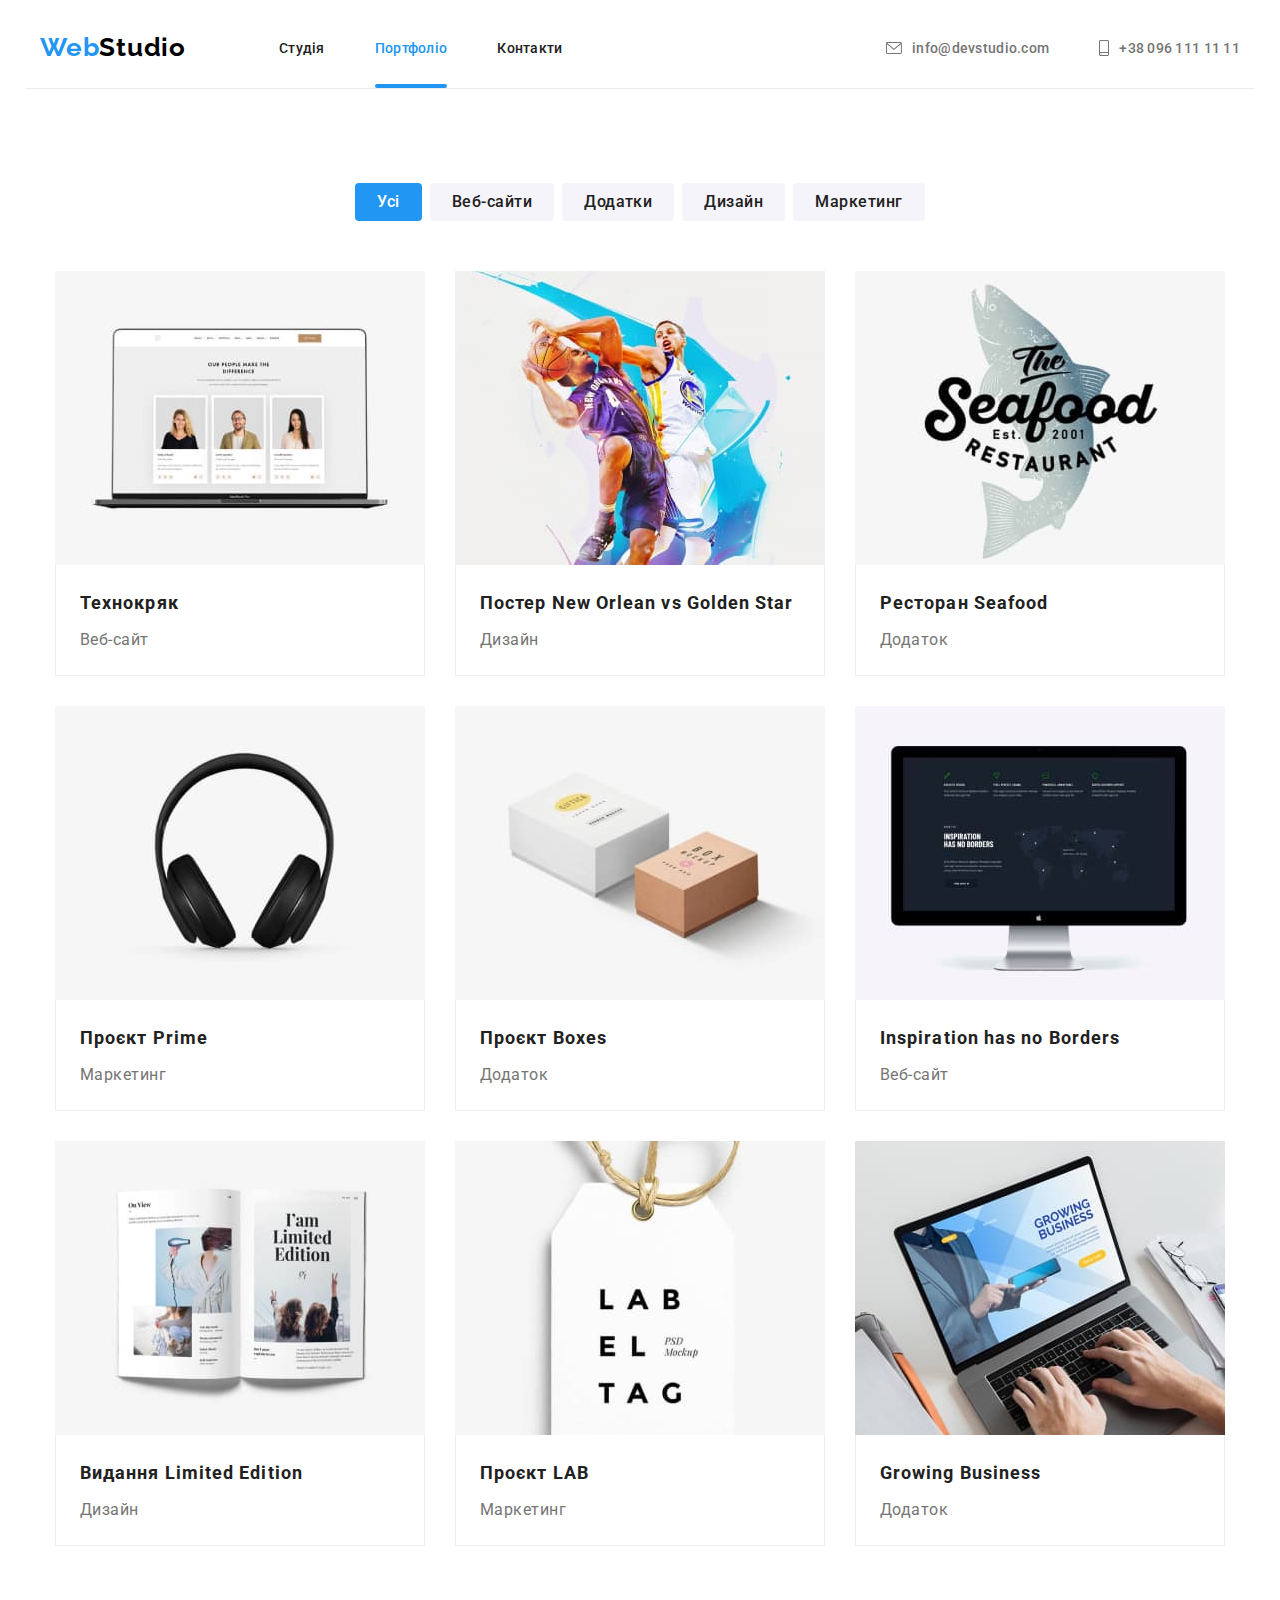
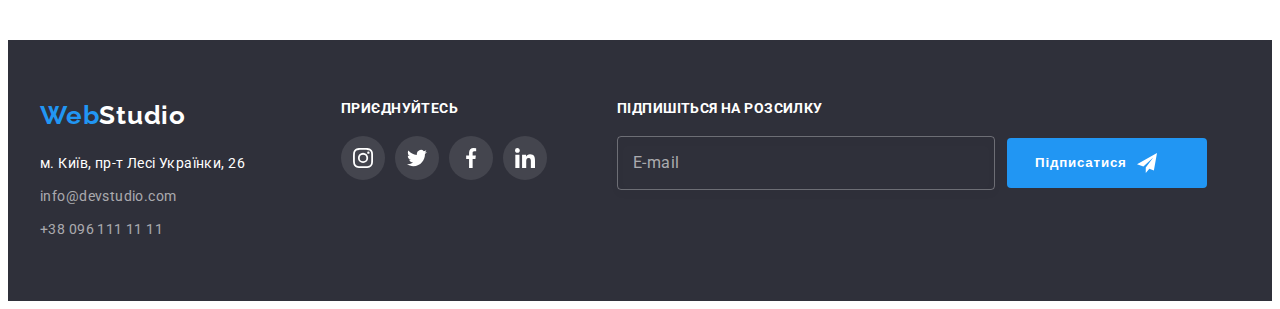
==== portfolio.html @ 33450783 "Клон goit-markup-hw-07" ====
<!DOCTYPE html>
<html lang="uk">
  <head>
    <meta charset="UTF-8" />
    <meta http-equiv="X-UA-Compatible" content="IE=edge" />
    <meta name="viewport" content="width=device-width, initial-scale=1.0" />
    <title>Портфоліо</title>
    <link rel="preconnect" href="https://fonts.googleapis.com" />
    <link rel="preconnect" href="https://fonts.gstatic.com" crossorigin />
    <link
      href="https://fonts.googleapis.com/css2?family=Raleway:wght@700&family=Roboto:wght@400;500;700;900&display=swap"
      rel="stylesheet"
    />
    <link
      rel="stylesheet"
      href="https://cdnjs.cloudflare.com/ajax/libs/modern-normalize/1.1.0/modern-normalize.min.css"
      integrity="sha512-wpPYUAdjBVSE4KJnH1VR1HeZfpl1ub8YT/NKx4PuQ5NmX2tKuGu6U/JRp5y+Y8XG2tV+wKQpNHVUX03MfMFn9Q=="
      crossorigin="anonymous"
      referrerpolicy="no-referrer"
    />
    <!-- <link rel="stylesheet" href="./css/styles.css" /> -->
    <link rel="stylesheet" href="./css/main.min.css" />
  </head>
  <body>
    <!--Верхня лінія-->
    <header class="header">
      <div class="container header__container">
        <nav class="header__navigation">
          <a href="" class="logo header__logo" lang="en"
            >Web<span class="header__logo-studio">Studio</span></a
          >
          <ul class="header__nav">
            <li class="header__item">
              <a href="./index.html" class="link">Студія</a>
            </li>
            <li class="header__item">
              <a href="./portfolio.html" class="link current">Портфоліо</a>
            </li>
            <li class="header__item"><a href="" class="link">Контакти</a></li>
          </ul>
        </nav>
        <ul class="header__contacts">
          <li>
            <div class="header__contacts-soc">
              <a href="mailto:info@devstudio.com" class="link header__contacts-link"
                >info@devstudio.com<svg
                  class="header__contacts-icon"
                  width="16"
                  height="12"
                >
                  <use href="./images/icons.svg#icon-envelope"></use></svg
              ></a>
            </div>
          </li>
          <li>
            <div class="header__contacts-soc">
              <a href="tel:+380961111111" class="link header__contacts-link"
                >+38 096 111 11 11<svg
                  class="header__contacts-icon"
                  width="10"
                  height="16"
                >
                  <use href="./images/icons.svg#icon-smartphone"></use></svg
              ></a>
            </div>
          </li>
        </ul>
      </div>
    </header>

    <main>
      <!--<h1>Фільтри</h1>-->
      <section class="filter-button">
        <div class="container">
          <ul class="buttons">
            <li>
              <button type="button" class="button-filters flowing">Усі</button>
            </li>
            <li>
              <button type="button" class="button-filters">Веб-сайти</button>
            </li>
            <li>
              <button type="button" class="button-filters">Додатки</button>
            </li>
            <li>
              <button type="button" class="button-filters">Дизайн</button>
            </li>
            <li>
              <button type="button" class="button-filters">Маркетинг</button>
            </li>
          </ul>
          <ul class="filter">
            <li class="filter-list">
              <a class="filter-link" href="">
                <div class="filter-top-wrap">
                  <p class="filter-top-text">
                    Ресурс пропонує комплексні пропозиції з різним рівнем
                    функціоналу та сервісів. Все це дозволить відвідувачу
                    отримати вичерпні відомості про компанію чи приватну особу.
                  </p>
                  <img
                    class="filter-image"
                    src="./images/technoquack.jpg"
                    alt="Технокряк"
                    width="370"
                  />
                </div>
                <div class="filter-block">
                  <h2 class="section-title">Технокряк</h2>
                  <p class="filter-text">Веб-сайт</p>
                </div>
              </a>
            </li>
            <li class="filter-list">
              <a class="filter-link" href="">
                <div class="filter-top-wrap">
                  <p class="filter-top-text">
                    Ресурс пропонує комплексні пропозиції з різним рівнем
                    функціоналу та сервісів. Все це дозволить відвідувачу
                    отримати вичерпні відомості про компанію чи приватну особу.
                  </p>
                  <img
                    class="filter-image"
                    src="./images/poster.jpg"
                    alt="Постер New Orlean vs Golden Star"
                    width="370"
                  />
                </div>
                <div class="filter-block">
                  <h2 class="section-title">
                    Постер New Orlean vs Golden Star
                  </h2>
                  <p class="filter-text">Дизайн</p>
                </div>
              </a>
            </li>
            <li class="filter-list">
              <a class="filter-link" href="">
                <div class="filter-top-wrap">
                  <p class="filter-top-text">
                    Ресурс пропонує комплексні пропозиції з різним рівнем
                    функціоналу та сервісів. Все це дозволить відвідувачу
                    отримати вичерпні відомості про компанію чи приватну особу.
                  </p>
                  <img
                    class="filter-image"
                    src="./images/restaurant.jpg"
                    alt="Ресторан Seafood"
                    width="370"
                  />
                </div>
                <div class="filter-block">
                  <h2 class="section-title">Ресторан Seafood</h2>
                  <p class="filter-text">Додаток</p>
                </div>
              </a>
            </li>
            <li class="filter-list">
              <a class="filter-link" href="">
                <div class="filter-top-wrap">
                  <p class="filter-top-text">
                    Ресурс пропонує комплексні пропозиції з різним рівнем
                    функціоналу та сервісів. Все це дозволить відвідувачу
                    отримати вичерпні відомості про компанію чи приватну особу.
                  </p>
                  <img
                    class="filter-image"
                    src="./images/prime.jpg"
                    alt="Проєкт Prime"
                    width="370"
                  />
                </div>
                <div class="filter-block">
                  <h2 class="section-title">Проєкт Prime</h2>
                  <p class="filter-text">Маркетинг</p>
                </div>
              </a>
            </li>
            <li class="filter-list">
              <a class="filter-link" href="">
                <div class="filter-top-wrap">
                  <p class="filter-top-text">
                    Ресурс пропонує комплексні пропозиції з різним рівнем
                    функціоналу та сервісів. Все це дозволить відвідувачу
                    отримати вичерпні відомості про компанію чи приватну особу.
                  </p>
                  <img
                    class="filter-image"
                    src="./images/boxes.jpg"
                    alt="Проєкт Boxes"
                    width="370"
                  />
                </div>
                <div class="filter-block">
                  <h2 class="section-title">Проєкт Boxes</h2>
                  <p class="filter-text">Додаток</p>
                </div>
              </a>
            </li>
            <li class="filter-list">
              <a class="filter-link" href="">
                <div class="filter-top-wrap">
                  <p class="filter-top-text">
                    Ресурс пропонує комплексні пропозиції з різним рівнем
                    функціоналу та сервісів. Все це дозволить відвідувачу
                    отримати вичерпні відомості про компанію чи приватну особу.
                  </p>
                  <img
                    class="filter-image"
                    src="./images/inspiration.jpg"
                    alt="Inspiration has no Borders"
                    width="370"
                  />
                </div>
                <div class="filter-block">
                  <h2 class="section-title">Inspiration has no Borders</h2>
                  <p class="filter-text">Веб-сайт</p>
                </div>
              </a>
            </li>
            <li class="filter-list">
              <a class="filter-link" href="">
                <div class="filter-top-wrap">
                  <p class="filter-top-text">
                    Ресурс пропонує комплексні пропозиції з різним рівнем
                    функціоналу та сервісів. Все це дозволить відвідувачу
                    отримати вичерпні відомості про компанію чи приватну особу.
                  </p>
                  <img
                    class="filter-image"
                    src="./images/publishing-house.jpg"
                    alt="Видання Limited Edition"
                    width="370"
                  />
                </div>
                <div class="filter-block">
                  <h2 class="section-title">Видання Limited Edition</h2>
                  <p class="filter-text">Дизайн</p>
                </div>
              </a>
            </li>
            <li class="filter-list">
              <a class="filter-link" href="">
                <div class="filter-top-wrap">
                  <p class="filter-top-text">
                    Ресурс пропонує комплексні пропозиції з різним рівнем
                    функціоналу та сервісів. Все це дозволить відвідувачу
                    отримати вичерпні відомості про компанію чи приватну особу.
                  </p>
                  <img
                    class="filter-image"
                    src="./images/lab.jpg"
                    alt="Проєкт LAB"
                    width="370"
                  />
                </div>
                <div class="filter-block">
                  <h2 class="section-title">Проєкт LAB</h2>
                  <p class="filter-text">Маркетинг</p>
                </div>
              </a>
            </li>
            <li class="filter-list">
              <a class="filter-link" href="">
                <div class="filter-top-wrap">
                  <p class="filter-top-text">
                    Ресурс пропонує комплексні пропозиції з різним рівнем
                    функціоналу та сервісів. Все це дозволить відвідувачу
                    отримати вичерпні відомості про компанію чи приватну особу.
                  </p>
                  <img
                    class="filter-image"
                    src="./images/growing-business.jpg"
                    alt="Growing Business"
                    width="370"
                  />
                </div>
                <div class="filter-block">
                  <h2 class="section-title">Growing Business</h2>
                  <p class="filter-text text">Додаток</p>
                </div>
              </a>
            </li>
          </ul>
        </div>
      </section>
    </main>

    <!--Підвал-->
    <footer class="footer footer__block">
      <div class="footer__container container">
        <!--Навігація-->
        <div class="footer__navigation">
          <a href="" class="footer__logo logo" lang="en"
            >Web<span class="foorer__logo-studio addres">Studio</span></a
          >
          <address class="footer__address">
            <a href="" class="footer__nav link addres"
              >м. Київ, пр-т Лесі Українки, 26</a
            ><br />
            <a href="mailto:info@devstudio.com" class="footer__nav link"
              >info@devstudio.com</a
            ><br />
            <a href="tel:+380961111111" class="footer__nav link"
              >+38 096 111 11 11</a
            >
          </address>
        </div>
        <!--Соц.мережа-->
        <div class="footer__socials">
          <h2 class="footer__heading">ПРИЄДНУЙТЕСЬ</h2>
          <ul class="footer__list">
            <li class="footer__item">
              <a class="footer__link link" href="">
                <svg class="footer__icon" width="20" height="20">
                  <use href="./images/icons.svg#icon-instagram"></use>
                </svg>
              </a>
            </li>
            <li class="footer__item">
              <a class="footer__link link" href="">
                <svg class="footer__icon" width="20" height="20">
                  <use href="./images/icons.svg#icon-twitter"></use>
                </svg>
              </a>
            </li>
            <li class="footer__item">
              <a class="footer__link link" href="">
                <svg class="footer__icon" width="20" height="20">
                  <use href="./images/icons.svg#icon-facebook"></use>
                </svg>
              </a>
            </li>
            <li class="footer__item">
              <a class="footer__link link" href="">
                <svg class="footer__icon" width="20" height="20">
                  <use href="./images/icons.svg#icon-linkedin"></use>
                </svg>
              </a>
            </li>
          </ul>
        </div>
        <!--Розсилка-->
        <div class="footer__newsletter">
          <h2 class="footer__heading">ПІДПИШІТЬСЯ НА РОЗСИЛКУ</h2>
          <form class="footer__form">
            <input
              type="email"
              name="mail"
              id="email"
              class="footer__input" placeholder=" "/>
            <label for="email" class="footer__label" id="email">E-mail</label>
            
            <span class="footer__form-link">
              <button type="submit" class="footer__button">
                Підписатися
                <svg class="footer__form-icon" width="20" height="20">
                  <use href="./images/icons.svg#icon-telegram"></use>
                </svg>
              </button>
            </span>
          </form>
        </div>
      </div>
    </footer>

    <!--script_js-->
    <script src="./js/modal.js"></script>
  </body>
</html>
---- css/styles.css ----
/*.......vars........*/
/*основний колір тексту #212121; */
/*колір тексту заголовка #757575; */
/*акцент #2196F3; */
/* колір h1, лого в футері та адреси #FFFFFF; */
/*колір телефону та ел.адреси в футері rgba(255, 255, 255, 0.6);*/
/*логотип #000000;*/
/*колір основного фону #F5F5F5;*/
/*вторинний колір фону #F5F4FA;*/
/*колір шапки та футера #2F303A;*/
/*font-family: 'Raleway', sans-serif;
font-family: 'Roboto', sans-serif;*/

/* :root {
  --primary-text-color: #212121;
  --title-text-color: #757575;
  --accent-color: #2196f3;
  --subject-color: #ffffff;
  --footer-link-color: rgba(255, 255, 255, 0.6);
  --logo-color: #000000;
  --primary-bg-color: #f5f5f5;
  --secondary-bg-color: #F5F4FA;
  --nav-bg-color: #2f303a;
} */
/*.......vars........*/

/*.......reset........*/
/* h1,
h2,
h3,
h4,
h5,
h6,
p {
  margin: 0;
}

ul {
  list-style: none;
  margin: 0;
  padding: 0;
} */
/*.......reset........*/

/*.......common........*/
/* body {
  font-family: "Roboto", sans-serif;
  color: var(--title-text-color);
}

.header__nav,
.header__contacts,
.features-list,
.specialty-list,
.user-list,
.buttons,
.filter {
  list-style: none;
}

.link {
  text-decoration: none;
} */

/* .header__nav .link,
.buttons .button {
  color: var(--primary-text-color);
} */
/*.......common........*/

/*.......container........*/
/* .container {
  width: 1200px;
  padding-left: 15px;
  padding-right: 15px;
  margin: 0 auto;
} */
/*outline: 2px solid red;*/
/*.......container........*/




/*---------------------------Верхня лінія/Header------------------------------*/

/*.......header........*/
/* .header__container {
  display: flex;
  align-items: center;
  background-color: var(--subject-color);
  border-bottom: 1px solid #ECECEC;
}

.header__navigation {
  margin-right: auto;
  display: flex;
  align-items: center;
}

.header a {
  text-decoration: none;
  list-style: none;
}

.header__logo {
  padding-top: 24px;
  padding-bottom: 25px;
}

.logo {
  
  font-family: "Raleway", sans-serif;
  font-weight: 700;
  font-size: 26px;
  line-height: 1.1923;
  letter-spacing: 0.03em;
  color: var(--accent-color);
}

.header__logo-studio {
  color: var(--logo-color);
}

.header__nav {
  font-weight: 500;
  font-size: 14px;
  line-height: 1.1429;
  letter-spacing: 0.02em;
  display: flex;
  gap: 50px;  
  margin-left: 93px;
  color: var(--accent-color);
}

.header__item .link {
  padding: 32px 0;
  position: relative;
  transition: color 250ms cubic-bezier(0.4, 0, 0.2, 1);
}

.link:hover,
.link:focus {
  color: var(--accent-color);
}

.header__nav .current {
  color: var(--accent-color);
}

.current::after {
  content: '';
  position: absolute;
  width: 100%;
  height: 4px;
  left: 0;
  bottom: 0;
  border-radius: 2px;  
  background-color: var(--accent-color);
  display: flex;
  align-items: flex-end;
  justify-content: end;
}

.header__contacts {
  display: flex;
  align-items: center;
}

.header__contacts-soc .header__contacts-link {
  font-weight: 500;
  font-size: 14px;
  line-height: 1.1429;
  letter-spacing: 0.02em;
  color: var(--title-text-color);
  fill: var(--title-text-color);
  display: flex;
  align-items: center;
  flex-direction: row-reverse;
  margin-left: 50px;
  transition: color 250ms cubic-bezier(0.4, 0, 0.2, 1);
}

.header__contacts-link:hover,
.header__contacts-link:focus {
  color: var(--accent-color);
  fill: var(--accent-color);
}

.header__contacts-icon {
  margin-right: 10px;
} */
/*.......header........*/


/*---------------------------------Шапка/Hero------------------------------*/
/*.......hero........*/
/* .hero {
  width: 1600px;
  height: 600px;
  margin: 0 auto;
  padding-top: 200px;
  padding-bottom: 200px;
  background-image: linear-gradient(rgba(47, 48, 58, 0.4), rgba(47, 48, 58, 0.4)), url(../images/hero.jpg);
  background-repeat: no-repeat;
  background-position: center;
}

.hero-title {
  width: 696px;
  margin: 0 auto; 
  font-weight: 900;
  font-size: 44px;
  line-height: 1.3636;
  letter-spacing: 0.06em;
  text-align: center;
  color: var(--subject-color);
  margin-bottom: 30px;
}

.hero-button {
  min-width: 216px;
  height: 50px;
  display: block;
  margin: 0 auto;
  font-family: inherit;
  font-weight: 700;
  font-size: 16px;
  line-height: 1.875;
  letter-spacing: 0.06em;
  color: var(--subject-color);
  background-color: var(--accent-color);
  border: none;
  cursor: pointer;
  box-shadow: 0px 4px 4px rgba(0, 0, 0, 0.15);
  border-radius: 4px;
  transition: background-color 250ms cubic-bezier(0.4, 0, 0.2, 1),
  color 250ms cubic-bezier(0.4, 0, 0.2, 1);
}

.hero-button:hover,
.hero-button:focus {
  color: var(--primary-text-color);
  background-color: var(--secondary-bg-color);
} */
/*.......hero........*/


/*------------------------------Особливості/Features--------------------------*/
/*.......features........*/
/* .features {
  padding-top: 94px;
  padding-bottom: 94px;
}

.features .features-title {
  color: var(--primary-text-color);
}

.features-item {
  width: 270px;
}

.features-title {
  margin-bottom: 10px;
  font-size: 14px;
  line-height: 1.1429;
  letter-spacing: 0.03em;
}

.features-list {
  display: flex;
  gap: 30px;
}

.features-list p {
  font-size: 14px;
  line-height: 1.7143;
  letter-spacing: 0.03em;
  display: flex;
  gap: 30px;
}

.features-block {
  margin-bottom: 30px;
  width: 270px;
  height: 120px;
  display: flex;
  align-items: center;
  justify-content: center;
  background-color: var(--secondary-bg-color);
  border-radius: 4px;
} */
/*.......features........*/


/*--------------------------------Чим ми займаємося------------------*/
/*.......title........*/
/* .heading {
  text-align: center;
  font-size: 36px;
  line-height: 1.1667;
  letter-spacing: 0.03em;
  margin-bottom: 50px;
  color: var(--primary-text-color);
} */
/*.......title........*/

/*.......specialty........*/
/* .specialty {
  padding-bottom: 95px;
}

.specialty-list {
  margin-right: auto;
  display: flex;
  align-items: center;
  gap: 30px;
}

.specialty-top-wrap {
  position: relative;
}

.specialty-top-text {
  position: absolute;
  bottom: 0;
  background-color: rgba(47, 48, 58, 0.8);
  font-weight: 700;
  font-size: 14px;
  line-height: 1.1429;
  letter-spacing: 0.03em;
  color: var(--subject-color);
  width: 370px;
  height: 70px;
  display: flex;
  justify-content: center;
  align-items: center;
} */
/*.......specialty........*/


/*-----------------------------------Наша команда------------------*/
/*.......user........*/
/* .section-user {
  padding-top: 94px;
  padding-bottom: 94px;
  background-color: var(--secondary-bg-color);
}

.user-list {
  margin-right: auto;
  display: flex;
  align-items: center;
  gap: 30px;
}

.user-item {
  box-shadow: 0px 1px 3px rgba(0, 0, 0, 0.12), 0px 1px 1px rgba(0, 0, 0, 0.14), 0px 2px 1px rgba(0, 0, 0, 0.2);
  border-radius: 0px 0px 4px 4px;
}

.user-block {
  padding-top: 30px;
  padding-bottom: 30px;
  flex-wrap: wrap;
  text-align: center;
  background-color: var(--subject-color);
}

.user-image {
  display: block;
}

.user-title {
  margin-bottom: 10px;
  font-weight: 500;
  font-size: 16px;
  line-height: 1.1875;
  letter-spacing: 0.03em;
  color: var(--primary-text-color);
}
.user-list p {
  font-size: 16px;
  line-height: 1.1875;
  letter-spacing: 0.03em;
  margin-bottom: 16px;
}
/*.......user........*/
/* .user-soc-list,
.footer-soc-list {
  display: flex;
  justify-content: center;
  gap: 10px;
} */
/*.......user........*/


/* .user-soc-item,
.footer-soc-item {
  width: 44px;
  height: 44px;
}

.user-soc-link {
  width: 100%;
  height: 100%;
  border-radius: 50%;
  display: flex;
  align-items: center;
  justify-content: center;  
  transition: background-color 250ms cubic-bezier(0.4, 0, 0.2, 1);
}

.user-soc-link:hover,
.user-soc-link:focus {
  background-color: var(--accent-color);
}

.user-soc-icon {
  fill: #AFB1B8;
  transition: fill 250ms cubic-bezier(0.4, 0, 0.2, 1);
}

.user-soc-link:hover .user-soc-icon,
.user-soc-link:focus .user-soc-icon {
  fill: var(--subject-color);
} */
/*.......user........*/


/*------------------------------Постійні клієнти---------------------------*/
/*.......clients........*/
/* .section-clients {
  padding-top: 94px;
  padding-bottom: 94px;
}

.clients-list {
  display: flex;
  justify-content: center;
  gap: 30px;
}

.clients-link {
  width: 170px;
  height: 92px;
  border-radius: 4px;
  border: 1px solid #AFB1B8;
  display: flex;
  align-items: center;
  justify-content: center;  
  transition: border-color 250ms cubic-bezier(0.4, 0, 0.2, 1);
}

.clients-link:hover,
.clients-link:focus {  
  border-color: var(--accent-color);
}

.clients-soc-icon {
  fill: #AFB1B8;
  transition: fill 250ms cubic-bezier(0.4, 0, 0.2, 1);
}

.clients-link:hover .clients-soc-icon,
.clients-link:focus .clients-soc-icon {
  fill: var(--accent-color);
} */
/*.......clients........*/


/*---------------------------------Футер--------------------------------*/
/*.......footer........*/
/* .............Навігація.............. */
/* .footer {
  padding-top: 60px;
  padding-bottom: 60px;
  display: block;
  justify-content: flex-start;
  background-color: var(--nav-bg-color);
}

.footer__container {
  display: flex;
  gap: 70px;
}

.footer__navigation {  
  width: 231px;
}

.logo .footer__link,
.footer__link {
  display: block;
  margin-bottom: 20px;
  }

.footer a {
  text-decoration: none;
}

.foorer__logo-studio,
.addres {
  color: var(--subject-color);
}

.nav-link,
.nav-tel {  
  color: var(--footer-link-color);  
}

.footer__location,
.footer__email {  
  display: inline-block;
  margin-bottom: 9px;
}

.addres,
.nav-link {
  font-size: 14px;
  line-height: 1.7143;
  letter-spacing: 0.03em;
  font-style: normal;
  transition: color 250ms cubic-bezier(0.4, 0, 0.2, 1);
}

.addres:hover,
.addres:focus {
  color: var(--accent-color);
}

.nav-link:hover,
.nav-link:focus {
  color: var(--accent-color);
} */

/* ..........Соц.мережа.............. */
/* .footer-icon-block {
  display: block;
  align-items: center;
}

.footer-heading {
  font-weight: 700;
  font-size: 14px;
  line-height: 1.1428;
  letter-spacing: 0.03em;
  color: var(--subject-color);
  margin-bottom: 20px;
}

.footer-soc-icon {
  fill: var(--subject-color);
}

.footer-soc-link {
  width: 100%;
  height: 100%;
  background-color: rgba(255, 255, 255, 0.1);
  border-radius: 50%;
  display: flex;
  align-items: center;
  justify-content: center;
  transition: background-color 250ms cubic-bezier(0.4, 0, 0.2, 1),
  fill 250ms cubic-bezier(0.4, 0, 0.2, 1);
}

.footer-soc-link:hover,
.footer-soc-link:focus {
  background-color: var(--accent-color);
}

.footer-soc-link:hover .footer-soc-icon,
.footer-soc-link:focus .footer-soc-icon {
  fill: var(--subject-color);
} */

/* ..........Розсилка.............. */

/* .footer-newsletter {
  position: relative;
}

.footer-form {
  display: flex;
  align-items: center;
  justify-content: center;
  gap: 12px;
}

.footer-input {
  display: flex;
  align-items: center;
  width: 358px;
  height: 50px;
  border: 1px solid rgba(255, 255, 255, 0.3);
  filter: drop-shadow(0px 4px 4px rgba(0, 0, 0, 0.15));
  border-radius: 4px;
  background-color: transparent;
  outline: transparent;
  transition: color 250ms cubic-bezier(0.4, 0, 0.2, 1), transform 250ms cubic-bezier(0.4, 0, 0.2, 1), border-color 250ms cubic-bezier(0.4, 0, 0.2, 1);
  color: rgba(255, 255, 255, 0.6);
  font-size: 16px;
  padding-left: 16px;
}

.footer-input:focus + .footer-label,
.footer-input:hover + .footer-label,
.footer-input:not(:placeholder-shown) + .footer-label {
  transform: translateX(-100%);
  color: var(--accent-color);
}

.footer-input:focus,
.footer-input:hover,
.footer-input:not(:placeholder-shown) {
  border-color: var(--accent-color);
}

.footer-label {
  position: absolute;
  left: 0;
  padding-left: 16px;
  font-size: 16px;
  line-height: 1.25;
  display: flex;
  align-items: center;
  letter-spacing: 0.03em;
  color: rgba(255, 255, 255, 0.6);
  transition: transform 250ms cubic-bezier(0.4, 0, 0.2, 1),
  color 250ms cubic-bezier(0.4, 0, 0.2, 1);
}

.footer-form-link {
  display: flex;
  align-items: center;
  justify-content: center;
  transition: background-color 250ms cubic-bezier(0.4, 0, 0.2, 1);
}

.footer-form-link:hover,
.footer-form-link:focus {
  background-color: var(--accent-color);
}

.footer-form-icon {
  fill: var(--subject-color);
  transition: fill 250ms cubic-bezier(0.4, 0, 0.2, 1);
}

.footer-form-link:hover .footer-form-icon,
.footer-form-link:focus .footer-form-icon {
  fill: var(--subject-color);
}

.footer-button {
  padding: 10px 28px;
  display: flex;
  align-items: center;
  width: 200px;
  height: 50px;
  color: var(--subject-color);
  background-color: var(--accent-color);
  border-radius: 4px;
  border: none;
  box-shadow: transparent;
  font-weight: 700;
  letter-spacing: 0.06em;
  gap: 10px;
} */
/*.......footer........*/


/*--------------------------------Портфоліо------------------------------*/
/*.......portfolio........*/
/*.........Кнопки........*/
/* .filter-button {
  padding-top: 94px;
  padding-bottom: 94px;
  background-color: #ffffff;
}

.buttons {
  display: flex;
  justify-content: center;
  gap: 8px;
  margin-bottom: 50px;
}

.button-filters {
  align-items: center;
  padding: 6px 22px;
  font-family: inherit;
  font-weight: 500;
  font-size: 16px;
  line-height: 1.625;
  letter-spacing: 0.03em;
  color: var(--primary-text-color);
  background-color: var(--secondary-bg-color);
  border: none;
  cursor: pointer;
  border-radius: 4px;
  transition: background-color 250ms cubic-bezier(0.4, 0, 0.2, 1),
  color 250ms cubic-bezier(0.4, 0, 0.2, 1), box-shadow 250ms cubic-bezier(0.4, 0, 0.2, 1);
}

.button-filters:hover,
.button-filters:focus {
  color: var(--subject-color);
  background-color: var(--accent-color);
  box-shadow: 0px 3px 1px rgba(0, 0, 0, 0.1), 0px 1px 2px rgba(0, 0, 0, 0.08), 0px 2px 2px rgba(0, 0, 0, 0.12);
}

.button-filters.flowing {
  color: var(--subject-color);
  background-color: var(--accent-color);
} */

/*.............Зображення...........*/
/* .filter {
  display: flex;
  flex-wrap: wrap;
  justify-content: center;
  gap: 30px;
  
}

.filter .filter-list {
  background-color: var(--subject-color);
}

.filter-link {
  display: block;
  text-decoration: none;
  list-style: none;
  color: var(--title-text-color);
  transition: box-shadow 250ms cubic-bezier(0.4, 0, 0.2, 1);
  }

.filter-link:hover,
.filter-link:focus {
  box-shadow: 0px 1px 1px rgba(0, 0, 0, 0.12), 0px 4px 4px rgba(0, 0, 0, 0.06), 1px 4px 6px rgba(0, 0, 0, 0.16);
}

.filter-link:hover .filter-top-text {
  transform: translateY(0);
}

.filter-top-wrap {
  position: relative;
  overflow: hidden;
}

.filter-top-text {
  position: absolute;
  top: 0;
  background: rgba(33, 150, 243, 0.9);
  font-size: 18px;
  line-height: 1.5555;
  letter-spacing: 0.03em;
  color: var(--subject-color);
  padding: 63px 24px;
  height: 100%;
  transform: translateY(100%);
  transition: transform 250ms linear;
  overflow: auto;
}

.filter-image {
  display: block;
}

.filter-block {
  border: 1px solid #EEEEEE;
  border-top: transparent;
  padding: 20px 24px;
}

.section-title {
  margin-bottom: 4px;
  font-size: 18px;
  line-height: 2;
  letter-spacing: 0.06em;
  color: var(--primary-text-color);
}

.filter-text {
  font-size: 16px;
  line-height: 1.875;
  letter-spacing: 0.03em;
} */
/*.......portfolio........*/


/*--------------------------------Модальне вікно------------------------------*/
/*.......modal........*/
/* .backdrop {
  position: fixed;
  top: 0;
  width: 100%;
  height: 100%;
  background-color: rgba(0, 0, 0, 0.3);
  transition: opacity 250ms linear, visibility 250ms linear;
}

.modal {
  width: 528px;
  min-height: 581px;
  background: var(--subject-color);
  box-shadow: 0px 1px 3px rgba(0, 0, 0, 0.12), 0px 1px 1px rgba(0, 0, 0, 0.14), 0px 2px 1px rgba(0, 0, 0, 0.2);
  border-radius: 4px;
  position: absolute;
  top: 50%;
  left: 50%;
  transform: translate(-50%, -50%) scale(1);
  transition: transform 250ms linear;
  padding: 40px;
}

.backdrop.is-hidden .modal {
  transform: translate(-50%, -50%) scale(1.5);
}

.modal-close {
  position: absolute;
  right: 8px;
  top: 8px;
  width: 30px;
  height: 30px;  
  border: 1px solid rgba(0, 0, 0, 0.1);
  border-radius: 50%;
  display: flex;
  align-items: center;
  justify-content: center;
  background: transparent;
  cursor: pointer;
  transition: fill 250ms cubic-bezier(0.4, 0, 0.2, 1);
}

.modal-close:hover {
  fill: var(--accent-color);
}

.is-hidden {
  opacity: 0;
  visibility: hidden;
  pointer-events: none;
}

.fotm-title {
  font-weight: 700;
  font-size: 20px;
  line-height: 1.15;
  text-align: center;
  letter-spacing: 0.03em;
  color: var(--primary-text-color);
  margin-bottom: 12px;
}

.form {
  width: 448px;
  margin-left: auto;
  margin-right: auto;
}

.form-label {
  font-size: 12px;
  line-height: 1.1667;
  letter-spacing: 0.01em;
  height: 14px;
  margin-bottom: 4px;
  display: block;
  position: relative;
}

.form-field {
  position: relative;
  display: flex;
  flex-direction: column;
  margin-bottom: 10px;
}

.form-input {
  width: 100%;
  height: 40px;
  outline: transparent;
  border: 1px solid rgba(33, 33, 33, 0.2);
  border-radius: 4px;
  padding-left: 42px;
  font-size: 12px;
  transition: border-color 250ms cubic-bezier(0.4, 0, 0.2, 1),
  fill 250ms cubic-bezier(0.4, 0, 0.2, 1);;
}

.modal-form-icon {
  position: absolute;
  left: 15px;
  top: 50%;
  transform: translateY(-50%);
}

.form-input:focus,
.form-input:hover {
  border-color: var(--accent-color);
}

.form-input:focus + .modal-form-icon,
.form-input:hover + .modal-form-icon {
  fill: var(--accent-color);
}

.form-comment {
  position: relative;
  display: flex;
  flex-direction: column;
  margin-bottom: 20px;
}

.form-textarea {
  width: 100%;
  height: 120px;
  border: 1px solid rgba(33, 33, 33, 0.2);
  border-radius: 4px;
  resize: none;
  padding: 12px 16px; 
  font-weight: 400;
  font-size: 12px;
  line-height: 1.1667;
  letter-spacing: 0.01em;
  outline:none;
  color: rgba(117, 117, 117, 0.5);
  transition: border-color 250ms cubic-bezier(0.4, 0, 0.2, 1);
}

.form-textarea:focus,
.form-textarea:hover {
  border-color: var(--accent-color);
  color: var(--logo-color);
}

.form-input:not(:focus):not(:placeholder-shown):valid {
  background-color: rgba(0, 128, 0, 0.15);
}

.form-input:not(:focus):not(:placeholder-shown):invalid {
  background-color: rgba(128, 19, 0, 0.15);
}

.form-checkbox {
  position: relative;
  display: flex;
  flex-direction: column;
  align-items: center;
  margin-bottom: 30px;
}

.check-text {
  font-size: 14px;
  line-height: 1.7123px;
  letter-spacing: 0.03em;
  display: flex;
  align-items: center;
  position: relative;
  height: 24px;
}

.visually-hidden {
  clip: rect(0 0 0 0);
  clip-path: inset(50%);
  height: 1px;
  overflow: hidden;
  position: absolute;
  white-space: nowrap;
  width: 1px;
}

.check-text span {
  position: relative;
  left: 0;  
  width: 16px;
  height: 15px;
  border: 2px solid var(--primary-text-color);
  border-radius: 2px;
  margin-right: 7px;
  display: flex;
  align-items: center;
  justify-content: center;
  fill: transparent;
}

.form-check:checked + .check-text span {
  background-color: var(--accent-color);
  border: none;
  fill: var(--subject-color);
}

.form-check:focus + .check-text span {
  border-color: var(--accent-color);
}

.check-text a {
  margin-left: 7px;
  text-decoration: underline;
  color: var(--accent-color);
}

.form-button {
  display: flex;
  justify-content: center;
}

.button-form {
  display: block;
  align-items: center;
  justify-content: center;
  font-family: inherit;
  padding: 10px 52px;
  background-color: var(--accent-color);
  border: none;
  box-shadow: transparent;
  border-radius: 4px;
  font-weight: 700;
  font-size: 16px;
  line-height: 1.875;
  text-align: center;
  letter-spacing: 0.06em;
  color: var(--subject-color);
  cursor: pointer;
  box-shadow: 0px 4px 4px rgba(0, 0, 0, 0.15);
} */
/*.......modal........*/
---- css/main.min.css ----
:root{--primary-text-color: #212121;--title-text-color: #757575;--accent-color: #2196f3;--subject-color: #ffffff;--footer-link-color: rgba(255, 255, 255, 0.6);--logo-color: #000000;--primary-bg-color: #f5f5f5;--secondary-bg-color: #F5F4FA;--nav-bg-color: #2f303a}h1,h2,h3,h4,h5,h6,p{margin:0}ul{list-style:none;margin:0;padding:0}body{font-family:"Roboto",sans-serif;color:var(--title-text-color)}.logo,.header__nav,.header__contacts,.features__list,.specialty__list,.user-list,.buttons,.filter{list-style:none}.logo,.link{text-decoration:none}.header__nav .link,.buttons .button{color:var(--primary-text-color)}.container{width:1200px;padding-left:15px;padding-right:15px;margin:0 auto}.heading{text-align:center;font-size:36px;line-height:1.1667;letter-spacing:.03em;margin-bottom:50px;color:var(--primary-text-color)}.backdrop{position:fixed;top:0;width:100%;height:100%;background-color:rgba(0,0,0,.3);-webkit-transition:opacity 250ms linear,visibility 250ms linear;transition:opacity 250ms linear,visibility 250ms linear}.modal{width:528px;min-height:581px;background:var(--subject-color);-webkit-box-shadow:0px 1px 3px rgba(0,0,0,.12),0px 1px 1px rgba(0,0,0,.14),0px 2px 1px rgba(0,0,0,.2);box-shadow:0px 1px 3px rgba(0,0,0,.12),0px 1px 1px rgba(0,0,0,.14),0px 2px 1px rgba(0,0,0,.2);border-radius:4px;position:absolute;top:50%;left:50%;-webkit-transform:translate(-50%, -50%) scale(1);transform:translate(-50%, -50%) scale(1);-webkit-transition:-webkit-transform 250ms linear;transition:-webkit-transform 250ms linear;transition:transform 250ms linear;transition:transform 250ms linear, -webkit-transform 250ms linear;padding:40px}.backdrop.is-hidden .modal{-webkit-transform:translate(-50%, -50%) scale(1.5);transform:translate(-50%, -50%) scale(1.5)}.modal__button-icon{position:absolute;right:8px;top:8px;width:30px;height:30px;border:1px solid rgba(0,0,0,.1);border-radius:50%;display:-webkit-box;display:-ms-flexbox;display:flex;-webkit-box-align:center;-ms-flex-align:center;align-items:center;-webkit-box-pack:center;-ms-flex-pack:center;justify-content:center;background:rgba(0,0,0,0);cursor:pointer;-webkit-transition:fill 250ms cubic-bezier(0.4, 0, 0.2, 1);transition:fill 250ms cubic-bezier(0.4, 0, 0.2, 1)}.modal__button-icon:hover{fill:var(--accent-color)}.is-hidden{opacity:0;visibility:hidden;pointer-events:none}.modal__title{font-weight:700;font-size:20px;line-height:1.15;text-align:center;letter-spacing:.03em;color:var(--primary-text-color);margin-bottom:12px}.modal__form{width:448px;margin-left:auto;margin-right:auto}.modal__form-label{font-size:12px;line-height:1.1667;letter-spacing:.01em;height:14px;margin-bottom:4px;display:block;position:relative}.modal__form-field{position:relative;display:-webkit-box;display:-ms-flexbox;display:flex;-webkit-box-orient:vertical;-webkit-box-direction:normal;-ms-flex-direction:column;flex-direction:column;margin-bottom:10px}.modal__form-input{width:100%;height:40px;outline:rgba(0,0,0,0);border:1px solid rgba(33,33,33,.2);border-radius:4px;padding-left:42px;font-size:12px;-webkit-transition:border-color 250ms cubic-bezier(0.4, 0, 0.2, 1),fill 250ms cubic-bezier(0.4, 0, 0.2, 1);transition:border-color 250ms cubic-bezier(0.4, 0, 0.2, 1),fill 250ms cubic-bezier(0.4, 0, 0.2, 1)}.modal__form-input:focus,.modal__form-input:hover{border-color:var(--accent-color)}.modal__form-icon{position:absolute;left:15px;top:50%;-webkit-transform:translateY(-50%);transform:translateY(-50%)}.modal__form-input:focus+.modal__form-icon,.modal__form-input:hover+.modal__form-icon{fill:var(--accent-color)}.modal__comment{position:relative;display:-webkit-box;display:-ms-flexbox;display:flex;-webkit-box-orient:vertical;-webkit-box-direction:normal;-ms-flex-direction:column;flex-direction:column;margin-bottom:20px}.modal__textarea{width:100%;height:120px;border:1px solid rgba(33,33,33,.2);border-radius:4px;resize:none;padding:12px 16px;font-weight:400;font-size:12px;line-height:1.1667;letter-spacing:.01em;outline:none;color:rgba(117,117,117,.5);-webkit-transition:border-color 250ms cubic-bezier(0.4, 0, 0.2, 1);transition:border-color 250ms cubic-bezier(0.4, 0, 0.2, 1)}.modal__textarea:focus,.modal__textarea:hover{border-color:var(--accent-color);color:var(--logo-color)}.modal__form-input:not(:focus):not(:-moz-placeholder-shown):valid{background-color:rgba(0,128,0,.15)}.modal__form-input:not(:focus):not(:-ms-input-placeholder):valid{background-color:rgba(0,128,0,.15)}.modal__form-input:not(:focus):not(:placeholder-shown):valid{background-color:rgba(0,128,0,.15)}.modal__form-input:not(:focus):not(:-moz-placeholder-shown):invalid{background-color:rgba(128,19,0,.15)}.modal__form-input:not(:focus):not(:-ms-input-placeholder):invalid{background-color:rgba(128,19,0,.15)}.modal__form-input:not(:focus):not(:placeholder-shown):invalid{background-color:rgba(128,19,0,.15)}.modal__checkbox{position:relative;display:-webkit-box;display:-ms-flexbox;display:flex;-webkit-box-orient:vertical;-webkit-box-direction:normal;-ms-flex-direction:column;flex-direction:column;-webkit-box-align:center;-ms-flex-align:center;align-items:center;margin-bottom:30px}.modal__text{font-size:14px;line-height:1.7123px;letter-spacing:.03em;display:-webkit-box;display:-ms-flexbox;display:flex;-webkit-box-align:center;-ms-flex-align:center;align-items:center;position:relative;height:24px}.visually-hidden{clip:rect(0 0 0 0);-webkit-clip-path:inset(50%);clip-path:inset(50%);height:1px;overflow:hidden;position:absolute;white-space:nowrap;width:1px}.modal__text span{position:relative;left:0;width:16px;height:15px;border:2px solid var(--primary-text-color);border-radius:2px;margin-right:7px;display:-webkit-box;display:-ms-flexbox;display:flex;-webkit-box-align:center;-ms-flex-align:center;align-items:center;-webkit-box-pack:center;-ms-flex-pack:center;justify-content:center;fill:rgba(0,0,0,0)}.modal__check:checked+.modal__text span{background-color:var(--accent-color);border:none;fill:var(--subject-color)}.modal__check:focus+.modal__text span{border-color:var(--accent-color)}.modal__text a{margin-left:7px;text-decoration:underline;color:var(--accent-color)}.modal__button{display:-webkit-box;display:-ms-flexbox;display:flex;-webkit-box-pack:center;-ms-flex-pack:center;justify-content:center}.modal__button-form{display:block;-webkit-box-align:center;-ms-flex-align:center;align-items:center;-webkit-box-pack:center;-ms-flex-pack:center;justify-content:center;font-family:inherit;padding:10px 52px;background-color:var(--accent-color);border:none;-webkit-box-shadow:rgba(0,0,0,0);box-shadow:rgba(0,0,0,0);border-radius:4px;font-weight:700;font-size:16px;line-height:1.875;text-align:center;letter-spacing:.06em;color:var(--subject-color);cursor:pointer;-webkit-box-shadow:0px 4px 4px rgba(0,0,0,.15);box-shadow:0px 4px 4px rgba(0,0,0,.15)}.header__container{display:-webkit-box;display:-ms-flexbox;display:flex;-webkit-box-align:center;-ms-flex-align:center;align-items:center;background-color:var(--subject-color);border-bottom:1px solid #ececec}.header__navigation{margin-right:auto;display:-webkit-box;display:-ms-flexbox;display:flex;-webkit-box-align:center;-ms-flex-align:center;align-items:center}.header__logo{padding-top:24px;padding-bottom:25px}.logo{font-family:"Raleway",sans-serif;font-weight:700;font-size:26px;line-height:1.1923;letter-spacing:.03em;color:var(--accent-color)}.header__logo-studio{color:var(--logo-color)}.header__nav{font-weight:500;font-size:14px;line-height:1.1429;letter-spacing:.02em;display:-webkit-box;display:-ms-flexbox;display:flex;gap:50px;margin-left:93px;color:var(--accent-color)}.header__nav .current{color:var(--accent-color)}.header__item .link{padding:32px 0;position:relative;-webkit-transition:color 250ms cubic-bezier(0.4, 0, 0.2, 1);transition:color 250ms cubic-bezier(0.4, 0, 0.2, 1)}.header__item .link:hover,.header__item .link:focus{color:var(--accent-color)}.current::after{content:"";position:absolute;width:100%;height:4px;left:0;bottom:0;border-radius:2px;background-color:var(--accent-color);display:-webkit-box;display:-ms-flexbox;display:flex;-webkit-box-align:end;-ms-flex-align:end;align-items:flex-end;-webkit-box-pack:end;-ms-flex-pack:end;justify-content:end}.header__contacts{display:-webkit-box;display:-ms-flexbox;display:flex;-webkit-box-align:center;-ms-flex-align:center;align-items:center}.header__contacts-soc .header__contacts-link{font-weight:500;font-size:14px;line-height:1.1429;letter-spacing:.02em;color:var(--title-text-color);fill:var(--title-text-color);display:-webkit-box;display:-ms-flexbox;display:flex;-webkit-box-align:center;-ms-flex-align:center;align-items:center;-webkit-box-orient:horizontal;-webkit-box-direction:reverse;-ms-flex-direction:row-reverse;flex-direction:row-reverse;margin-left:50px;-webkit-transition:color 250ms cubic-bezier(0.4, 0, 0.2, 1);transition:color 250ms cubic-bezier(0.4, 0, 0.2, 1)}.header__contacts-soc .header__contacts-link:hover,.header__contacts-soc .header__contacts-link:focus{color:var(--accent-color);fill:var(--accent-color)}.header__contacts-icon{margin-right:10px}.hero__container{width:1600px;height:600px;margin:0 auto;padding-top:200px;padding-bottom:200px;background-image:-webkit-gradient(linear, left top, left bottom, from(rgba(47, 48, 58, 0.4)), to(rgba(47, 48, 58, 0.4))),url(../images/hero.jpg);background-image:linear-gradient(rgba(47, 48, 58, 0.4), rgba(47, 48, 58, 0.4)),url(../images/hero.jpg);background-repeat:no-repeat;background-position:center}.hero__title{width:696px;margin:0 auto;font-weight:900;font-size:44px;line-height:1.3636;letter-spacing:.06em;text-align:center;color:var(--subject-color);margin-bottom:30px}.hero__button{min-width:216px;height:50px;display:block;margin:0 auto;font-family:inherit;font-weight:700;font-size:16px;line-height:1.875;letter-spacing:.06em;color:var(--subject-color);background-color:var(--accent-color);border:none;cursor:pointer;-webkit-box-shadow:0px 4px 4px rgba(0,0,0,.15);box-shadow:0px 4px 4px rgba(0,0,0,.15);border-radius:4px;-webkit-transition:background-color 250ms cubic-bezier(0.4, 0, 0.2, 1),color 250ms cubic-bezier(0.4, 0, 0.2, 1);transition:background-color 250ms cubic-bezier(0.4, 0, 0.2, 1),color 250ms cubic-bezier(0.4, 0, 0.2, 1)}.hero__button:hover,.hero__button:focus{color:var(--primary-text-color);background-color:var(--secondary-bg-color)}.features__block{padding-top:94px;padding-bottom:94px}.features__item{width:270px}.features__title{margin-bottom:10px;font-size:14px;line-height:1.1429;letter-spacing:.03em}.features .features__title{color:var(--primary-text-color)}.features__list{display:-webkit-box;display:-ms-flexbox;display:flex;gap:30px}.features__text{font-size:14px;line-height:1.7143;letter-spacing:.03em;display:-webkit-box;display:-ms-flexbox;display:flex;gap:30px}.features__column{margin-bottom:30px;width:270px;height:120px;display:-webkit-box;display:-ms-flexbox;display:flex;-webkit-box-align:center;-ms-flex-align:center;align-items:center;-webkit-box-pack:center;-ms-flex-pack:center;justify-content:center;background-color:var(--secondary-bg-color);border-radius:4px}.specialty__container{padding-bottom:95px}.specialty__list{margin-right:auto;display:-webkit-box;display:-ms-flexbox;display:flex;-webkit-box-align:center;-ms-flex-align:center;align-items:center;gap:30px}.specialty__wrap{position:relative}.specialty__text{position:absolute;bottom:0;background-color:rgba(47,48,58,.8);font-weight:700;font-size:14px;line-height:1.1429;letter-spacing:.03em;color:var(--subject-color);width:370px;height:70px;display:-webkit-box;display:-ms-flexbox;display:flex;-webkit-box-pack:center;-ms-flex-pack:center;justify-content:center;-webkit-box-align:center;-ms-flex-align:center;align-items:center}.section-user{padding-top:94px;padding-bottom:94px;background-color:var(--secondary-bg-color)}.user-list{margin-right:auto;display:-webkit-box;display:-ms-flexbox;display:flex;-webkit-box-align:center;-ms-flex-align:center;align-items:center;gap:30px}.user-item{-webkit-box-shadow:0px 1px 3px rgba(0,0,0,.12),0px 1px 1px rgba(0,0,0,.14),0px 2px 1px rgba(0,0,0,.2);box-shadow:0px 1px 3px rgba(0,0,0,.12),0px 1px 1px rgba(0,0,0,.14),0px 2px 1px rgba(0,0,0,.2);border-radius:0px 0px 4px 4px}.user-block{padding-top:30px;padding-bottom:30px;-ms-flex-wrap:wrap;flex-wrap:wrap;text-align:center;background-color:var(--subject-color)}.user-image{display:block}.user-title{margin-bottom:10px;font-weight:500;font-size:16px;line-height:1.1875;letter-spacing:.03em;color:var(--primary-text-color)}.user-list p{font-size:16px;line-height:1.1875;letter-spacing:.03em;margin-bottom:16px}.user-soc-list,.footer__list{display:-webkit-box;display:-ms-flexbox;display:flex;-webkit-box-pack:center;-ms-flex-pack:center;justify-content:center;gap:10px}.user-soc-item,.footer__item{width:44px;height:44px}.user-soc-link{width:100%;height:100%;border-radius:50%;display:-webkit-box;display:-ms-flexbox;display:flex;-webkit-box-align:center;-ms-flex-align:center;align-items:center;-webkit-box-pack:center;-ms-flex-pack:center;justify-content:center;-webkit-transition:background-color 250ms cubic-bezier(0.4, 0, 0.2, 1);transition:background-color 250ms cubic-bezier(0.4, 0, 0.2, 1)}.user-soc-link:hover,.user-soc-link:focus{background-color:var(--accent-color)}.user-soc-icon{fill:#afb1b8;-webkit-transition:fill 250ms cubic-bezier(0.4, 0, 0.2, 1);transition:fill 250ms cubic-bezier(0.4, 0, 0.2, 1)}.user-soc-link:hover .user-soc-icon,.user-soc-link:focus .user-soc-icon{fill:var(--subject-color)}.clients__section{padding-top:94px;padding-bottom:94px}.clients__list{display:-webkit-box;display:-ms-flexbox;display:flex;-webkit-box-pack:center;-ms-flex-pack:center;justify-content:center;gap:30px}.clients__link{width:170px;height:92px;border-radius:4px;border:1px solid #afb1b8;display:-webkit-box;display:-ms-flexbox;display:flex;-webkit-box-align:center;-ms-flex-align:center;align-items:center;-webkit-box-pack:center;-ms-flex-pack:center;justify-content:center;-webkit-transition:border-color 250ms cubic-bezier(0.4, 0, 0.2, 1);transition:border-color 250ms cubic-bezier(0.4, 0, 0.2, 1)}.clients__link:hover,.clients__link:focus{border-color:var(--accent-color)}.clients__icon{fill:#afb1b8;-webkit-transition:fill 250ms cubic-bezier(0.4, 0, 0.2, 1);transition:fill 250ms cubic-bezier(0.4, 0, 0.2, 1)}.clients__link:hover .clients__icon,.clients__link:focus .clients__icon{fill:var(--accent-color)}.footer__block{padding-top:60px;padding-bottom:60px;background-color:var(--nav-bg-color)}.footer__container{display:-webkit-box;display:-ms-flexbox;display:flex;gap:70px}.footer__navigation{width:231px}.logo .footer__logo,.footer__logo{display:block;margin-bottom:20px}.footer__nav{display:inline-block;margin-bottom:9px;font-size:14px;line-height:1.7143;letter-spacing:.03em;font-style:normal;color:var(--footer-link-color);-webkit-transition:color 250ms cubic-bezier(0.4, 0, 0.2, 1);transition:color 250ms cubic-bezier(0.4, 0, 0.2, 1)}.footer__nav:hover,.footer__nav:focus{color:var(--accent-color)}.footer__nav:last-child{margin-bottom:0}.addres{color:var(--subject-color)}.footer__socials{display:block;-webkit-box-align:center;-ms-flex-align:center;align-items:center}.footer__heading{font-weight:700;font-size:14px;line-height:1.1428;letter-spacing:.03em;color:var(--subject-color);margin-bottom:20px}.footer__icon{fill:var(--subject-color)}.footer__link:hover .footer__icon,.footer__link:focus .footer__icon{fill:var(--subject-color)}.footer__link{width:100%;height:100%;background-color:rgba(255,255,255,.1);border-radius:50%;display:-webkit-box;display:-ms-flexbox;display:flex;-webkit-box-align:center;-ms-flex-align:center;align-items:center;-webkit-box-pack:center;-ms-flex-pack:center;justify-content:center;-webkit-transition:background-color 250ms cubic-bezier(0.4, 0, 0.2, 1),fill 250ms cubic-bezier(0.4, 0, 0.2, 1);transition:background-color 250ms cubic-bezier(0.4, 0, 0.2, 1),fill 250ms cubic-bezier(0.4, 0, 0.2, 1)}.footer__link:hover,.footer__link:focus{background-color:var(--accent-color)}.footer__newsletter{position:relative}.footer__form{display:-webkit-box;display:-ms-flexbox;display:flex;-webkit-box-align:center;-ms-flex-align:center;align-items:center;-webkit-box-pack:center;-ms-flex-pack:center;justify-content:center;gap:12px}.footer__input{display:-webkit-box;display:-ms-flexbox;display:flex;-webkit-box-align:center;-ms-flex-align:center;align-items:center;width:358px;height:50px;border:1px solid rgba(255,255,255,.3);-webkit-filter:drop-shadow(0px 4px 4px rgba(0, 0, 0, 0.15));filter:drop-shadow(0px 4px 4px rgba(0, 0, 0, 0.15));border-radius:4px;background-color:rgba(0,0,0,0);outline:rgba(0,0,0,0);-webkit-transition:color 250ms cubic-bezier(0.4, 0, 0.2, 1),border-color 250ms cubic-bezier(0.4, 0, 0.2, 1),-webkit-transform 250ms cubic-bezier(0.4, 0, 0.2, 1);transition:color 250ms cubic-bezier(0.4, 0, 0.2, 1),border-color 250ms cubic-bezier(0.4, 0, 0.2, 1),-webkit-transform 250ms cubic-bezier(0.4, 0, 0.2, 1);transition:color 250ms cubic-bezier(0.4, 0, 0.2, 1),transform 250ms cubic-bezier(0.4, 0, 0.2, 1),border-color 250ms cubic-bezier(0.4, 0, 0.2, 1);transition:color 250ms cubic-bezier(0.4, 0, 0.2, 1),transform 250ms cubic-bezier(0.4, 0, 0.2, 1),border-color 250ms cubic-bezier(0.4, 0, 0.2, 1),-webkit-transform 250ms cubic-bezier(0.4, 0, 0.2, 1);color:rgba(255,255,255,.6);font-size:16px;padding-left:16px}.footer__input:not(:-moz-placeholder-shown){border-color:var(--accent-color)}.footer__input:not(:-ms-input-placeholder){border-color:var(--accent-color)}.footer__input:focus,.footer__input:hover,.footer__input:not(:placeholder-shown){border-color:var(--accent-color)}.footer__label{position:absolute;left:0;padding-left:16px;font-size:16px;line-height:1.25;display:-webkit-box;display:-ms-flexbox;display:flex;-webkit-box-align:center;-ms-flex-align:center;align-items:center;letter-spacing:.03em;color:rgba(255,255,255,.6);-webkit-transition:color 250ms cubic-bezier(0.4, 0, 0.2, 1),-webkit-transform 250ms cubic-bezier(0.4, 0, 0.2, 1);transition:color 250ms cubic-bezier(0.4, 0, 0.2, 1),-webkit-transform 250ms cubic-bezier(0.4, 0, 0.2, 1);transition:transform 250ms cubic-bezier(0.4, 0, 0.2, 1),color 250ms cubic-bezier(0.4, 0, 0.2, 1);transition:transform 250ms cubic-bezier(0.4, 0, 0.2, 1),color 250ms cubic-bezier(0.4, 0, 0.2, 1),-webkit-transform 250ms cubic-bezier(0.4, 0, 0.2, 1)}.footer__input:not(:-moz-placeholder-shown)+.footer__label{transform:translateX(-100%);color:var(--accent-color)}.footer__input:not(:-ms-input-placeholder)+.footer__label{transform:translateX(-100%);color:var(--accent-color)}.footer__input:focus+.footer__label,.footer__input:hover+.footer__label,.footer__input:not(:placeholder-shown)+.footer__label{-webkit-transform:translateX(-100%);transform:translateX(-100%);color:var(--accent-color)}.footer__form-link{display:-webkit-box;display:-ms-flexbox;display:flex;-webkit-box-align:center;-ms-flex-align:center;align-items:center;-webkit-box-pack:center;-ms-flex-pack:center;justify-content:center;-webkit-transition:background-color 250ms cubic-bezier(0.4, 0, 0.2, 1);transition:background-color 250ms cubic-bezier(0.4, 0, 0.2, 1)}.footer__form-link:hover,.footer__form-link:focus{background-color:var(--accent-color)}.footer__form-icon{fill:var(--subject-color);-webkit-transition:fill 250ms cubic-bezier(0.4, 0, 0.2, 1);transition:fill 250ms cubic-bezier(0.4, 0, 0.2, 1)}.footer__form-link:hover .footer__form-icon,.footer__form-link:focus .footer__form-icon{fill:var(--subject-color)}.footer__button{padding:10px 28px;display:-webkit-box;display:-ms-flexbox;display:flex;-webkit-box-align:center;-ms-flex-align:center;align-items:center;width:200px;height:50px;color:var(--subject-color);background-color:var(--accent-color);border-radius:4px;border:none;-webkit-box-shadow:rgba(0,0,0,0);box-shadow:rgba(0,0,0,0);font-weight:700;letter-spacing:.06em;gap:10px}.filter-button{padding-top:94px;padding-bottom:94px;background-color:#fff}.buttons{display:-webkit-box;display:-ms-flexbox;display:flex;-webkit-box-pack:center;-ms-flex-pack:center;justify-content:center;gap:8px;margin-bottom:50px}.button-filters{-webkit-box-align:center;-ms-flex-align:center;align-items:center;padding:6px 22px;font-family:inherit;font-weight:500;font-size:16px;line-height:1.625;letter-spacing:.03em;color:var(--primary-text-color);background-color:var(--secondary-bg-color);border:none;cursor:pointer;border-radius:4px;-webkit-transition:background-color 250ms cubic-bezier(0.4, 0, 0.2, 1),color 250ms cubic-bezier(0.4, 0, 0.2, 1),-webkit-box-shadow 250ms cubic-bezier(0.4, 0, 0.2, 1);transition:background-color 250ms cubic-bezier(0.4, 0, 0.2, 1),color 250ms cubic-bezier(0.4, 0, 0.2, 1),-webkit-box-shadow 250ms cubic-bezier(0.4, 0, 0.2, 1);transition:background-color 250ms cubic-bezier(0.4, 0, 0.2, 1),color 250ms cubic-bezier(0.4, 0, 0.2, 1),box-shadow 250ms cubic-bezier(0.4, 0, 0.2, 1);transition:background-color 250ms cubic-bezier(0.4, 0, 0.2, 1),color 250ms cubic-bezier(0.4, 0, 0.2, 1),box-shadow 250ms cubic-bezier(0.4, 0, 0.2, 1),-webkit-box-shadow 250ms cubic-bezier(0.4, 0, 0.2, 1)}.button-filters:hover,.button-filters:focus{color:var(--subject-color);background-color:var(--accent-color);-webkit-box-shadow:0px 3px 1px rgba(0,0,0,.1),0px 1px 2px rgba(0,0,0,.08),0px 2px 2px rgba(0,0,0,.12);box-shadow:0px 3px 1px rgba(0,0,0,.1),0px 1px 2px rgba(0,0,0,.08),0px 2px 2px rgba(0,0,0,.12)}.button-filters.flowing{color:var(--subject-color);background-color:var(--accent-color)}.filter{display:-webkit-box;display:-ms-flexbox;display:flex;-ms-flex-wrap:wrap;flex-wrap:wrap;-webkit-box-pack:center;-ms-flex-pack:center;justify-content:center;gap:30px}.filter .filter-list{background-color:var(--subject-color)}.filter-link{display:block;text-decoration:none;list-style:none;color:var(--title-text-color);-webkit-transition:-webkit-box-shadow 250ms cubic-bezier(0.4, 0, 0.2, 1);transition:-webkit-box-shadow 250ms cubic-bezier(0.4, 0, 0.2, 1);transition:box-shadow 250ms cubic-bezier(0.4, 0, 0.2, 1);transition:box-shadow 250ms cubic-bezier(0.4, 0, 0.2, 1), -webkit-box-shadow 250ms cubic-bezier(0.4, 0, 0.2, 1)}.filter-link:hover,.filter-link:focus{-webkit-box-shadow:0px 1px 1px rgba(0,0,0,.12),0px 4px 4px rgba(0,0,0,.06),1px 4px 6px rgba(0,0,0,.16);box-shadow:0px 1px 1px rgba(0,0,0,.12),0px 4px 4px rgba(0,0,0,.06),1px 4px 6px rgba(0,0,0,.16)}.filter-top-wrap{position:relative;overflow:hidden}.filter-top-text{position:absolute;top:0;background:rgba(33,150,243,.9);font-size:18px;line-height:1.5555;letter-spacing:.03em;color:var(--subject-color);padding:63px 24px;height:100%;-webkit-transform:translateY(100%);transform:translateY(100%);-webkit-transition:-webkit-transform 250ms linear;transition:-webkit-transform 250ms linear;transition:transform 250ms linear;transition:transform 250ms linear, -webkit-transform 250ms linear;overflow:auto}.filter-link:hover .filter-top-text{-webkit-transform:translateY(0);transform:translateY(0)}.filter-image{display:block}.filter-block{border:1px solid #eee;border-top:rgba(0,0,0,0);padding:20px 24px}.section-title{margin-bottom:4px;font-size:18px;line-height:2;letter-spacing:.06em;color:var(--primary-text-color)}.filter-text{font-size:16px;line-height:1.875;letter-spacing:.03em}/*# sourceMappingURL=main.min.css.map */
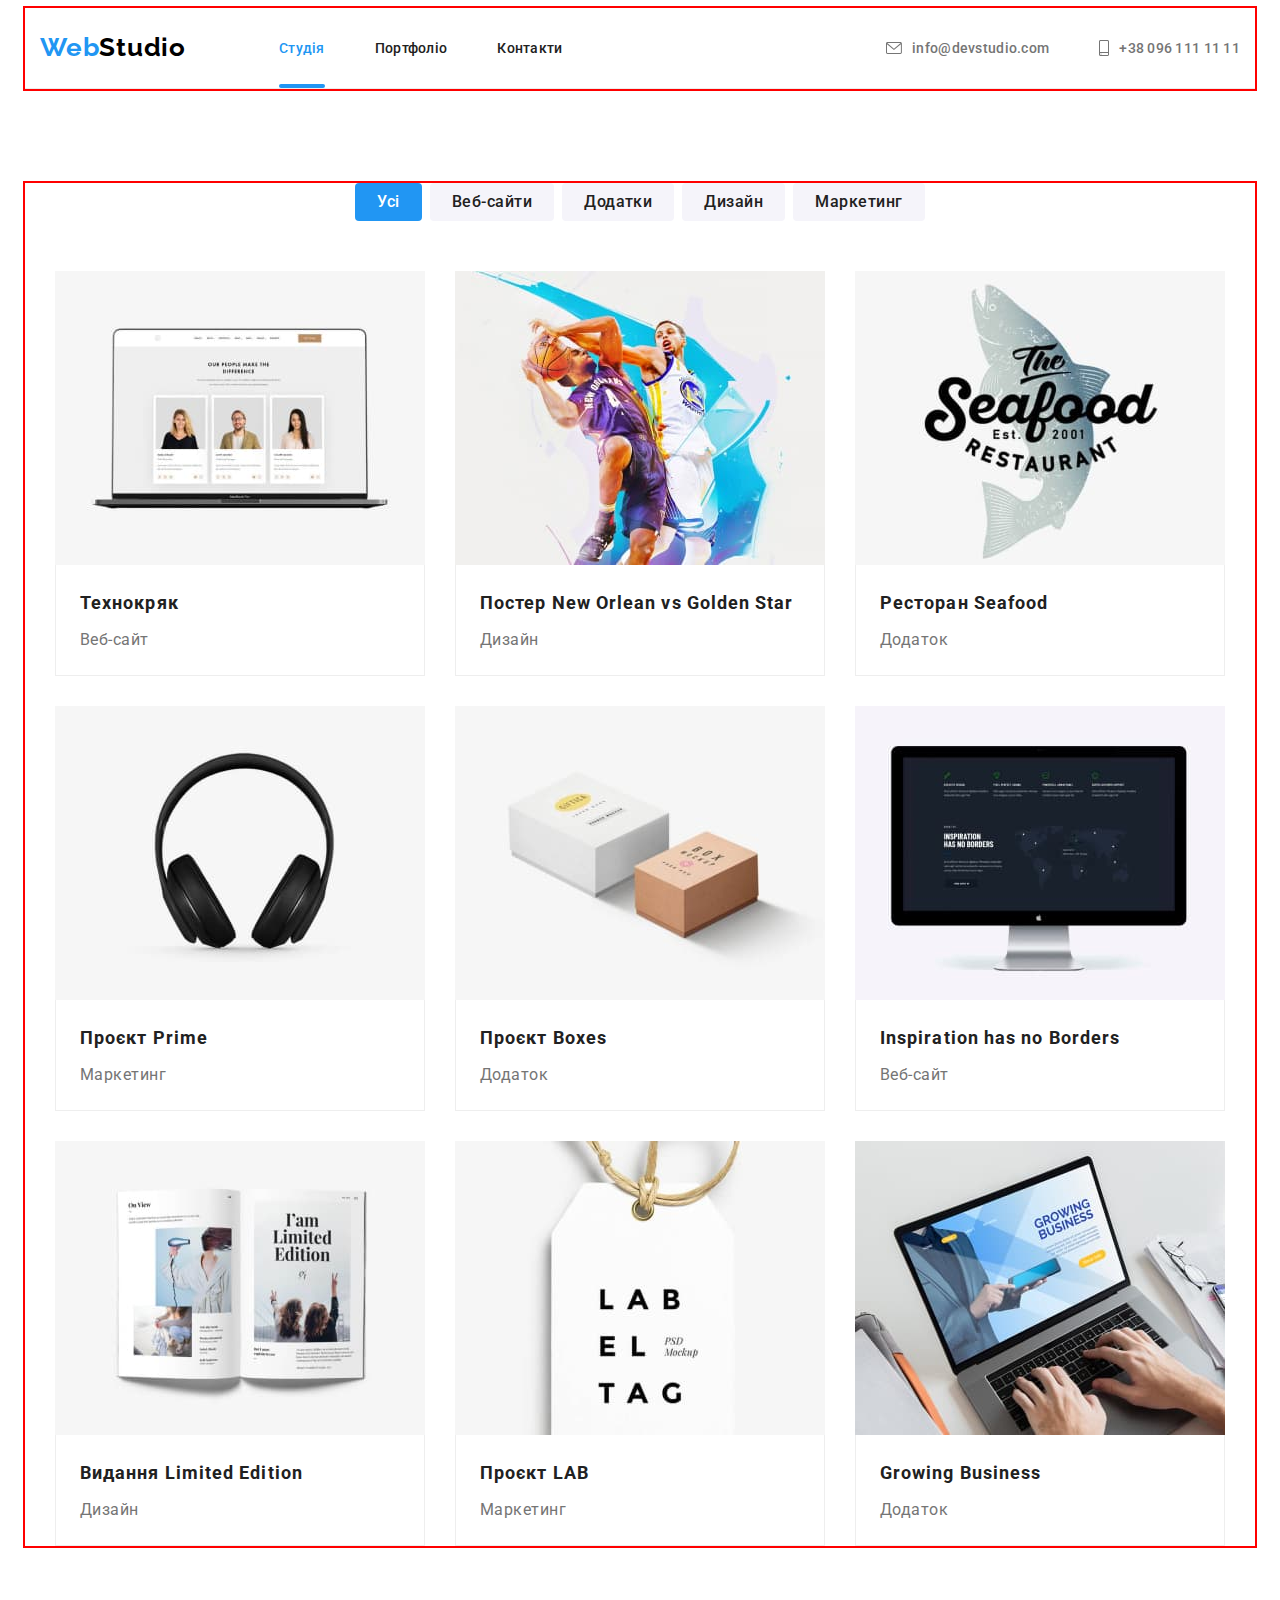
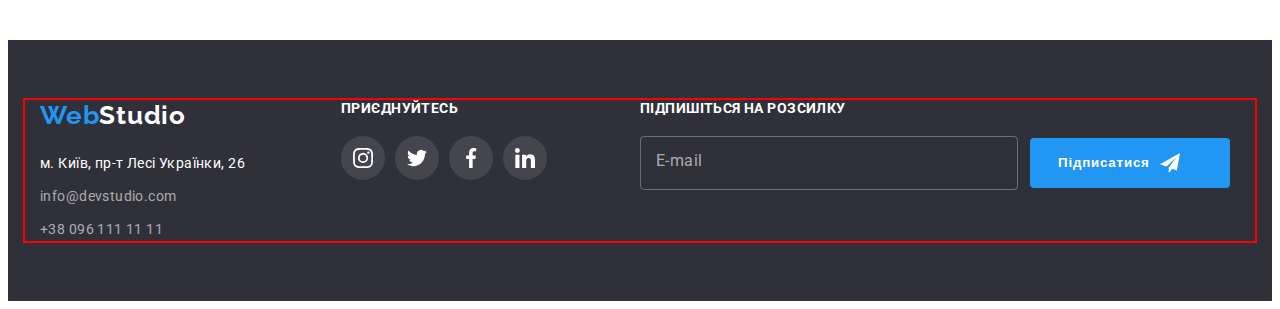
==== commit 8fa1d22c: "modal-mobil/tablet адаптив" ====
--- a/portfolio.html
+++ b/portfolio.html
@@ -29,42 +29,128 @@
           <a href="" class="logo header__logo" lang="en"
             >Web<span class="header__logo-studio">Studio</span></a
           >
-          <ul class="header__nav">
-            <li class="header__item">
-              <a href="./index.html" class="link">Студія</a>
-            </li>
-            <li class="header__item">
-              <a href="./portfolio.html" class="link current">Портфоліо</a>
-            </li>
-            <li class="header__item"><a href="" class="link">Контакти</a></li>
+          <button type="button" class="header__menu-open" data-menu-open>
+            <svg width="40" height="40">
+              <use href="./images/icons.svg#icon-menu-open"></use>
+            </svg>
+          </button>
+          <div class="header__nav-block">
+            <ul class="header__nav">
+              <li class="header__item">
+                <a href="./index.html" class="link current">Студія</a>
+              </li>
+              <li class="header__item">
+                <a href="./portfolio.html" class="link">Портфоліо</a>
+              </li>
+              <li class="header__item"><a href="" class="link">Контакти</a></li>
+            </ul>
+          </div>
+        </nav>
+        <div class="header__contacts-block">
+          <ul class="header__contacts">
+            <li class="header__contacts-list">
+              <div class="header__contacts-soc">
+                <a
+                  href="mailto:info@devstudio.com"
+                  class="link header__contacts-link"
+                  >info@devstudio.com<svg
+                    class="header__contacts-icon"
+                    width="16"
+                    height="12"
+                  >
+                    <use href="./images/icons.svg#icon-envelope"></use></svg
+                ></a>
+              </div>
+            </li>
+            <li class="header__contacts-list">
+              <div class="header__contacts-soc">
+                <a
+                  href="tel:+380961111111"
+                  class="link header__contacts-link last"
+                  >+38 096 111 11 11<svg
+                    class="header__contacts-icon"
+                    width="10"
+                    height="16"
+                  >
+                    <use href="./images/icons.svg#icon-smartphone"></use></svg
+                ></a>
+              </div>
+            </li>
           </ul>
-        </nav>
-        <ul class="header__contacts">
-          <li>
-            <div class="header__contacts-soc">
-              <a href="mailto:info@devstudio.com" class="link header__contacts-link"
-                >info@devstudio.com<svg
-                  class="header__contacts-icon"
-                  width="16"
-                  height="12"
+        </div>
+      </div>
+      <!--Мобільне меню-->
+      <div class="header__mobile-menu backdrop is-hidden" data-menu>
+        <div class="container">
+          <div class="header__mobile-menu-top">
+            <button type="button" class="header__menu-close" data-menu-close>
+              <svg class="header__mobile-icon" width="40" height="40">
+                <use href="./images/icons.svg#icon-menu-close"></use>
+              </svg>
+            </button>
+            <div class="header__mobile-navigation">
+              <ul class="menu-list">
+                <li class="header__mobile-item">
+                  <a
+                    href="./index.html"
+                    class="link header__mobile-link"
+                    >Студія</a
+                  >
+                </li>
+                <li class="header__mobile-item">
+                  <a href="./portfolio.html" class="link header__mobile-link current"
+                    >Портфоліо</a
+                  >
+                </li>
+                <li class="header__mobile-item">
+                  <a href="" class="link header__mobile-link">Контакти</a>
+                </li>
+              </ul>
+            </div>
+          </div>
+          <div class="header__mobile-menu-bottom">
+            <ul class="header__mobile-contacts">
+              <li class="header__mobile-tel">
+                <a
+                  href="tel:+380961111111"
+                  class="link header__mobile-contacts-link"
+                  >+38 096 111 11 11</a
                 >
-                  <use href="./images/icons.svg#icon-envelope"></use></svg
-              ></a>
+              </li>
+              <li class="header__mobile-email">
+                <a
+                  href="mailto:info@devstudio.com"
+                  class="link header__mobile-contacts-link"
+                  >info@devstudio.com</a
+                >
+              </li>
+            </ul>
+            <div class="header__mobile-socials">
+              <ul class="header__mobile-socials-list">
+                <li class="header__mobile-socials-item">
+                  <a href="" class="link header__mobile-socials-link"
+                    >Instagram</a
+                  >
+                </li>
+                <li class="header__mobile-socials-item">
+                  <a href="" class="link header__mobile-socials-link"
+                    >Twitter</a
+                  >
+                </li>
+                <li class="header__mobile-socials-item">
+                  <a href="" class="link header__mobile-socials-link"
+                    >Facebook</a
+                  >
+                </li>
+                <li class="header__mobile-socials-item">
+                  <a href="" class="link header__mobile-socials-link"
+                    >LinkedIn</a
+                  >
+                </li>
+              </ul>
             </div>
-          </li>
-          <li>
-            <div class="header__contacts-soc">
-              <a href="tel:+380961111111" class="link header__contacts-link"
-                >+38 096 111 11 11<svg
-                  class="header__contacts-icon"
-                  width="10"
-                  height="16"
-                >
-                  <use href="./images/icons.svg#icon-smartphone"></use></svg
-              ></a>
-            </div>
-          </li>
-        </ul>
+          </div>
+        </div>
       </div>
     </header>
 
@@ -289,77 +375,85 @@
     <!--Підвал-->
     <footer class="footer footer__block">
       <div class="footer__container container">
-        <!--Навігація-->
-        <div class="footer__navigation">
-          <a href="" class="footer__logo logo" lang="en"
-            >Web<span class="foorer__logo-studio addres">Studio</span></a
-          >
-          <address class="footer__address">
-            <a href="" class="footer__nav link addres"
-              >м. Київ, пр-т Лесі Українки, 26</a
-            ><br />
-            <a href="mailto:info@devstudio.com" class="footer__nav link"
-              >info@devstudio.com</a
-            ><br />
-            <a href="tel:+380961111111" class="footer__nav link"
-              >+38 096 111 11 11</a
+        <div class="footer__container-tablet">
+          <!--Навігація-->
+          <div class="footer__navigation">
+            <a href="" class="footer__logo logo" lang="en"
+              >Web<span class="foorer__logo-studio addres">Studio</span></a
             >
-          </address>
+            <address class="footer__address">
+              <a href="" class="footer__nav link addres"
+                >м. Київ, пр-т Лесі Українки, 26</a
+              ><br />
+              <a href="mailto:info@devstudio.com" class="footer__nav link"
+                >info@devstudio.com</a
+              ><br />
+              <a href="tel:+380961111111" class="footer__nav link"
+                >+38 096 111 11 11</a
+              >
+            </address>
+          </div>
+
+          <!--Соц.мережа-->
+          <div class="footer__socials">
+            <h2 class="footer__heading">ПРИЄДНУЙТЕСЬ</h2>
+            <ul class="footer__list">
+              <li class="footer__item">
+                <a class="footer__link link" href="">
+                  <svg class="footer__icon" width="20" height="20">
+                    <use href="./images/icons.svg#icon-instagram"></use>
+                  </svg>
+                </a>
+              </li>
+              <li class="footer__item">
+                <a class="footer__link link" href="">
+                  <svg class="footer__icon" width="20" height="20">
+                    <use href="./images/icons.svg#icon-twitter"></use>
+                  </svg>
+                </a>
+              </li>
+              <li class="footer__item">
+                <a class="footer__link link" href="">
+                  <svg class="footer__icon" width="20" height="20">
+                    <use href="./images/icons.svg#icon-facebook"></use>
+                  </svg>
+                </a>
+              </li>
+              <li class="footer__item">
+                <a class="footer__link link" href="">
+                  <svg class="footer__icon" width="20" height="20">
+                    <use href="./images/icons.svg#icon-linkedin"></use>
+                  </svg>
+                </a>
+              </li>
+            </ul>
+          </div>
         </div>
-        <!--Соц.мережа-->
-        <div class="footer__socials">
-          <h2 class="footer__heading">ПРИЄДНУЙТЕСЬ</h2>
-          <ul class="footer__list">
-            <li class="footer__item">
-              <a class="footer__link link" href="">
-                <svg class="footer__icon" width="20" height="20">
-                  <use href="./images/icons.svg#icon-instagram"></use>
-                </svg>
-              </a>
-            </li>
-            <li class="footer__item">
-              <a class="footer__link link" href="">
-                <svg class="footer__icon" width="20" height="20">
-                  <use href="./images/icons.svg#icon-twitter"></use>
-                </svg>
-              </a>
-            </li>
-            <li class="footer__item">
-              <a class="footer__link link" href="">
-                <svg class="footer__icon" width="20" height="20">
-                  <use href="./images/icons.svg#icon-facebook"></use>
-                </svg>
-              </a>
-            </li>
-            <li class="footer__item">
-              <a class="footer__link link" href="">
-                <svg class="footer__icon" width="20" height="20">
-                  <use href="./images/icons.svg#icon-linkedin"></use>
-                </svg>
-              </a>
-            </li>
-          </ul>
-        </div>
+
         <!--Розсилка-->
         <div class="footer__newsletter">
           <h2 class="footer__heading">ПІДПИШІТЬСЯ НА РОЗСИЛКУ</h2>
-          <form class="footer__form">
-            <input
-              type="email"
-              name="mail"
-              id="email"
-              class="footer__input" placeholder=" "/>
-            <label for="email" class="footer__label" id="email">E-mail</label>
-            
-            <span class="footer__form-link">
-              <button type="submit" class="footer__button">
-                Підписатися
-                <svg class="footer__form-icon" width="20" height="20">
-                  <use href="./images/icons.svg#icon-telegram"></use>
-                </svg>
-              </button>
-            </span>
-          </form>
+          <div class="footer__newsletter-form">
+            <form class="footer__form">
+              <input
+                type="email"
+                name="mail"
+                id="email"
+                class="footer__input"
+                placeholder=" "
+              />
+              <label for="email" class="footer__label" id="email">E-mail</label>
+
+              <span class="footer__form-link">
+                <button type="submit" class="footer__button">
+                  Підписатися
+                  <svg class="footer__form-icon" width="20" height="20">
+                    <use href="./images/icons.svg#icon-telegram"></use>
+                  </svg>
+                </button>
+              </span>
+            </form>
+          </div>
         </div>
       </div>
     </footer>
--- a/css/main.min.css
+++ b/css/main.min.css
@@ -1 +1 @@
-:root{--primary-text-color: #212121;--title-text-color: #757575;--accent-color: #2196f3;--subject-color: #ffffff;--footer-link-color: rgba(255, 255, 255, 0.6);--logo-color: #000000;--primary-bg-color: #f5f5f5;--secondary-bg-color: #F5F4FA;--nav-bg-color: #2f303a}h1,h2,h3,h4,h5,h6,p{margin:0}ul{list-style:none;margin:0;padding:0}body{font-family:"Roboto",sans-serif;color:var(--title-text-color)}.logo,.header__nav,.header__contacts,.features__list,.specialty__list,.user-list,.buttons,.filter{list-style:none}.logo,.link{text-decoration:none}.header__nav .link,.buttons .button{color:var(--primary-text-color)}.container{width:1200px;padding-left:15px;padding-right:15px;margin:0 auto}.heading{text-align:center;font-size:36px;line-height:1.1667;letter-spacing:.03em;margin-bottom:50px;color:var(--primary-text-color)}.backdrop{position:fixed;top:0;width:100%;height:100%;background-color:rgba(0,0,0,.3);-webkit-transition:opacity 250ms linear,visibility 250ms linear;transition:opacity 250ms linear,visibility 250ms linear}.modal{width:528px;min-height:581px;background:var(--subject-color);-webkit-box-shadow:0px 1px 3px rgba(0,0,0,.12),0px 1px 1px rgba(0,0,0,.14),0px 2px 1px rgba(0,0,0,.2);box-shadow:0px 1px 3px rgba(0,0,0,.12),0px 1px 1px rgba(0,0,0,.14),0px 2px 1px rgba(0,0,0,.2);border-radius:4px;position:absolute;top:50%;left:50%;-webkit-transform:translate(-50%, -50%) scale(1);transform:translate(-50%, -50%) scale(1);-webkit-transition:-webkit-transform 250ms linear;transition:-webkit-transform 250ms linear;transition:transform 250ms linear;transition:transform 250ms linear, -webkit-transform 250ms linear;padding:40px}.backdrop.is-hidden .modal{-webkit-transform:translate(-50%, -50%) scale(1.5);transform:translate(-50%, -50%) scale(1.5)}.modal__button-icon{position:absolute;right:8px;top:8px;width:30px;height:30px;border:1px solid rgba(0,0,0,.1);border-radius:50%;display:-webkit-box;display:-ms-flexbox;display:flex;-webkit-box-align:center;-ms-flex-align:center;align-items:center;-webkit-box-pack:center;-ms-flex-pack:center;justify-content:center;background:rgba(0,0,0,0);cursor:pointer;-webkit-transition:fill 250ms cubic-bezier(0.4, 0, 0.2, 1);transition:fill 250ms cubic-bezier(0.4, 0, 0.2, 1)}.modal__button-icon:hover{fill:var(--accent-color)}.is-hidden{opacity:0;visibility:hidden;pointer-events:none}.modal__title{font-weight:700;font-size:20px;line-height:1.15;text-align:center;letter-spacing:.03em;color:var(--primary-text-color);margin-bottom:12px}.modal__form{width:448px;margin-left:auto;margin-right:auto}.modal__form-label{font-size:12px;line-height:1.1667;letter-spacing:.01em;height:14px;margin-bottom:4px;display:block;position:relative}.modal__form-field{position:relative;display:-webkit-box;display:-ms-flexbox;display:flex;-webkit-box-orient:vertical;-webkit-box-direction:normal;-ms-flex-direction:column;flex-direction:column;margin-bottom:10px}.modal__form-input{width:100%;height:40px;outline:rgba(0,0,0,0);border:1px solid rgba(33,33,33,.2);border-radius:4px;padding-left:42px;font-size:12px;-webkit-transition:border-color 250ms cubic-bezier(0.4, 0, 0.2, 1),fill 250ms cubic-bezier(0.4, 0, 0.2, 1);transition:border-color 250ms cubic-bezier(0.4, 0, 0.2, 1),fill 250ms cubic-bezier(0.4, 0, 0.2, 1)}.modal__form-input:focus,.modal__form-input:hover{border-color:var(--accent-color)}.modal__form-icon{position:absolute;left:15px;top:50%;-webkit-transform:translateY(-50%);transform:translateY(-50%)}.modal__form-input:focus+.modal__form-icon,.modal__form-input:hover+.modal__form-icon{fill:var(--accent-color)}.modal__comment{position:relative;display:-webkit-box;display:-ms-flexbox;display:flex;-webkit-box-orient:vertical;-webkit-box-direction:normal;-ms-flex-direction:column;flex-direction:column;margin-bottom:20px}.modal__textarea{width:100%;height:120px;border:1px solid rgba(33,33,33,.2);border-radius:4px;resize:none;padding:12px 16px;font-weight:400;font-size:12px;line-height:1.1667;letter-spacing:.01em;outline:none;color:rgba(117,117,117,.5);-webkit-transition:border-color 250ms cubic-bezier(0.4, 0, 0.2, 1);transition:border-color 250ms cubic-bezier(0.4, 0, 0.2, 1)}.modal__textarea:focus,.modal__textarea:hover{border-color:var(--accent-color);color:var(--logo-color)}.modal__form-input:not(:focus):not(:-moz-placeholder-shown):valid{background-color:rgba(0,128,0,.15)}.modal__form-input:not(:focus):not(:-ms-input-placeholder):valid{background-color:rgba(0,128,0,.15)}.modal__form-input:not(:focus):not(:placeholder-shown):valid{background-color:rgba(0,128,0,.15)}.modal__form-input:not(:focus):not(:-moz-placeholder-shown):invalid{background-color:rgba(128,19,0,.15)}.modal__form-input:not(:focus):not(:-ms-input-placeholder):invalid{background-color:rgba(128,19,0,.15)}.modal__form-input:not(:focus):not(:placeholder-shown):invalid{background-color:rgba(128,19,0,.15)}.modal__checkbox{position:relative;display:-webkit-box;display:-ms-flexbox;display:flex;-webkit-box-orient:vertical;-webkit-box-direction:normal;-ms-flex-direction:column;flex-direction:column;-webkit-box-align:center;-ms-flex-align:center;align-items:center;margin-bottom:30px}.modal__text{font-size:14px;line-height:1.7123px;letter-spacing:.03em;display:-webkit-box;display:-ms-flexbox;display:flex;-webkit-box-align:center;-ms-flex-align:center;align-items:center;position:relative;height:24px}.visually-hidden{clip:rect(0 0 0 0);-webkit-clip-path:inset(50%);clip-path:inset(50%);height:1px;overflow:hidden;position:absolute;white-space:nowrap;width:1px}.modal__text span{position:relative;left:0;width:16px;height:15px;border:2px solid var(--primary-text-color);border-radius:2px;margin-right:7px;display:-webkit-box;display:-ms-flexbox;display:flex;-webkit-box-align:center;-ms-flex-align:center;align-items:center;-webkit-box-pack:center;-ms-flex-pack:center;justify-content:center;fill:rgba(0,0,0,0)}.modal__check:checked+.modal__text span{background-color:var(--accent-color);border:none;fill:var(--subject-color)}.modal__check:focus+.modal__text span{border-color:var(--accent-color)}.modal__text a{margin-left:7px;text-decoration:underline;color:var(--accent-color)}.modal__button{display:-webkit-box;display:-ms-flexbox;display:flex;-webkit-box-pack:center;-ms-flex-pack:center;justify-content:center}.modal__button-form{display:block;-webkit-box-align:center;-ms-flex-align:center;align-items:center;-webkit-box-pack:center;-ms-flex-pack:center;justify-content:center;font-family:inherit;padding:10px 52px;background-color:var(--accent-color);border:none;-webkit-box-shadow:rgba(0,0,0,0);box-shadow:rgba(0,0,0,0);border-radius:4px;font-weight:700;font-size:16px;line-height:1.875;text-align:center;letter-spacing:.06em;color:var(--subject-color);cursor:pointer;-webkit-box-shadow:0px 4px 4px rgba(0,0,0,.15);box-shadow:0px 4px 4px rgba(0,0,0,.15)}.header__container{display:-webkit-box;display:-ms-flexbox;display:flex;-webkit-box-align:center;-ms-flex-align:center;align-items:center;background-color:var(--subject-color);border-bottom:1px solid #ececec}.header__navigation{margin-right:auto;display:-webkit-box;display:-ms-flexbox;display:flex;-webkit-box-align:center;-ms-flex-align:center;align-items:center}.header__logo{padding-top:24px;padding-bottom:25px}.logo{font-family:"Raleway",sans-serif;font-weight:700;font-size:26px;line-height:1.1923;letter-spacing:.03em;color:var(--accent-color)}.header__logo-studio{color:var(--logo-color)}.header__nav{font-weight:500;font-size:14px;line-height:1.1429;letter-spacing:.02em;display:-webkit-box;display:-ms-flexbox;display:flex;gap:50px;margin-left:93px;color:var(--accent-color)}.header__nav .current{color:var(--accent-color)}.header__item .link{padding:32px 0;position:relative;-webkit-transition:color 250ms cubic-bezier(0.4, 0, 0.2, 1);transition:color 250ms cubic-bezier(0.4, 0, 0.2, 1)}.header__item .link:hover,.header__item .link:focus{color:var(--accent-color)}.current::after{content:"";position:absolute;width:100%;height:4px;left:0;bottom:0;border-radius:2px;background-color:var(--accent-color);display:-webkit-box;display:-ms-flexbox;display:flex;-webkit-box-align:end;-ms-flex-align:end;align-items:flex-end;-webkit-box-pack:end;-ms-flex-pack:end;justify-content:end}.header__contacts{display:-webkit-box;display:-ms-flexbox;display:flex;-webkit-box-align:center;-ms-flex-align:center;align-items:center}.header__contacts-soc .header__contacts-link{font-weight:500;font-size:14px;line-height:1.1429;letter-spacing:.02em;color:var(--title-text-color);fill:var(--title-text-color);display:-webkit-box;display:-ms-flexbox;display:flex;-webkit-box-align:center;-ms-flex-align:center;align-items:center;-webkit-box-orient:horizontal;-webkit-box-direction:reverse;-ms-flex-direction:row-reverse;flex-direction:row-reverse;margin-left:50px;-webkit-transition:color 250ms cubic-bezier(0.4, 0, 0.2, 1);transition:color 250ms cubic-bezier(0.4, 0, 0.2, 1)}.header__contacts-soc .header__contacts-link:hover,.header__contacts-soc .header__contacts-link:focus{color:var(--accent-color);fill:var(--accent-color)}.header__contacts-icon{margin-right:10px}.hero__container{width:1600px;height:600px;margin:0 auto;padding-top:200px;padding-bottom:200px;background-image:-webkit-gradient(linear, left top, left bottom, from(rgba(47, 48, 58, 0.4)), to(rgba(47, 48, 58, 0.4))),url(../images/hero.jpg);background-image:linear-gradient(rgba(47, 48, 58, 0.4), rgba(47, 48, 58, 0.4)),url(../images/hero.jpg);background-repeat:no-repeat;background-position:center}.hero__title{width:696px;margin:0 auto;font-weight:900;font-size:44px;line-height:1.3636;letter-spacing:.06em;text-align:center;color:var(--subject-color);margin-bottom:30px}.hero__button{min-width:216px;height:50px;display:block;margin:0 auto;font-family:inherit;font-weight:700;font-size:16px;line-height:1.875;letter-spacing:.06em;color:var(--subject-color);background-color:var(--accent-color);border:none;cursor:pointer;-webkit-box-shadow:0px 4px 4px rgba(0,0,0,.15);box-shadow:0px 4px 4px rgba(0,0,0,.15);border-radius:4px;-webkit-transition:background-color 250ms cubic-bezier(0.4, 0, 0.2, 1),color 250ms cubic-bezier(0.4, 0, 0.2, 1);transition:background-color 250ms cubic-bezier(0.4, 0, 0.2, 1),color 250ms cubic-bezier(0.4, 0, 0.2, 1)}.hero__button:hover,.hero__button:focus{color:var(--primary-text-color);background-color:var(--secondary-bg-color)}.features__block{padding-top:94px;padding-bottom:94px}.features__item{width:270px}.features__title{margin-bottom:10px;font-size:14px;line-height:1.1429;letter-spacing:.03em}.features .features__title{color:var(--primary-text-color)}.features__list{display:-webkit-box;display:-ms-flexbox;display:flex;gap:30px}.features__text{font-size:14px;line-height:1.7143;letter-spacing:.03em;display:-webkit-box;display:-ms-flexbox;display:flex;gap:30px}.features__column{margin-bottom:30px;width:270px;height:120px;display:-webkit-box;display:-ms-flexbox;display:flex;-webkit-box-align:center;-ms-flex-align:center;align-items:center;-webkit-box-pack:center;-ms-flex-pack:center;justify-content:center;background-color:var(--secondary-bg-color);border-radius:4px}.specialty__container{padding-bottom:95px}.specialty__list{margin-right:auto;display:-webkit-box;display:-ms-flexbox;display:flex;-webkit-box-align:center;-ms-flex-align:center;align-items:center;gap:30px}.specialty__wrap{position:relative}.specialty__text{position:absolute;bottom:0;background-color:rgba(47,48,58,.8);font-weight:700;font-size:14px;line-height:1.1429;letter-spacing:.03em;color:var(--subject-color);width:370px;height:70px;display:-webkit-box;display:-ms-flexbox;display:flex;-webkit-box-pack:center;-ms-flex-pack:center;justify-content:center;-webkit-box-align:center;-ms-flex-align:center;align-items:center}.section-user{padding-top:94px;padding-bottom:94px;background-color:var(--secondary-bg-color)}.user-list{margin-right:auto;display:-webkit-box;display:-ms-flexbox;display:flex;-webkit-box-align:center;-ms-flex-align:center;align-items:center;gap:30px}.user-item{-webkit-box-shadow:0px 1px 3px rgba(0,0,0,.12),0px 1px 1px rgba(0,0,0,.14),0px 2px 1px rgba(0,0,0,.2);box-shadow:0px 1px 3px rgba(0,0,0,.12),0px 1px 1px rgba(0,0,0,.14),0px 2px 1px rgba(0,0,0,.2);border-radius:0px 0px 4px 4px}.user-block{padding-top:30px;padding-bottom:30px;-ms-flex-wrap:wrap;flex-wrap:wrap;text-align:center;background-color:var(--subject-color)}.user-image{display:block}.user-title{margin-bottom:10px;font-weight:500;font-size:16px;line-height:1.1875;letter-spacing:.03em;color:var(--primary-text-color)}.user-list p{font-size:16px;line-height:1.1875;letter-spacing:.03em;margin-bottom:16px}.user-soc-list,.footer__list{display:-webkit-box;display:-ms-flexbox;display:flex;-webkit-box-pack:center;-ms-flex-pack:center;justify-content:center;gap:10px}.user-soc-item,.footer__item{width:44px;height:44px}.user-soc-link{width:100%;height:100%;border-radius:50%;display:-webkit-box;display:-ms-flexbox;display:flex;-webkit-box-align:center;-ms-flex-align:center;align-items:center;-webkit-box-pack:center;-ms-flex-pack:center;justify-content:center;-webkit-transition:background-color 250ms cubic-bezier(0.4, 0, 0.2, 1);transition:background-color 250ms cubic-bezier(0.4, 0, 0.2, 1)}.user-soc-link:hover,.user-soc-link:focus{background-color:var(--accent-color)}.user-soc-icon{fill:#afb1b8;-webkit-transition:fill 250ms cubic-bezier(0.4, 0, 0.2, 1);transition:fill 250ms cubic-bezier(0.4, 0, 0.2, 1)}.user-soc-link:hover .user-soc-icon,.user-soc-link:focus .user-soc-icon{fill:var(--subject-color)}.clients__section{padding-top:94px;padding-bottom:94px}.clients__list{display:-webkit-box;display:-ms-flexbox;display:flex;-webkit-box-pack:center;-ms-flex-pack:center;justify-content:center;gap:30px}.clients__link{width:170px;height:92px;border-radius:4px;border:1px solid #afb1b8;display:-webkit-box;display:-ms-flexbox;display:flex;-webkit-box-align:center;-ms-flex-align:center;align-items:center;-webkit-box-pack:center;-ms-flex-pack:center;justify-content:center;-webkit-transition:border-color 250ms cubic-bezier(0.4, 0, 0.2, 1);transition:border-color 250ms cubic-bezier(0.4, 0, 0.2, 1)}.clients__link:hover,.clients__link:focus{border-color:var(--accent-color)}.clients__icon{fill:#afb1b8;-webkit-transition:fill 250ms cubic-bezier(0.4, 0, 0.2, 1);transition:fill 250ms cubic-bezier(0.4, 0, 0.2, 1)}.clients__link:hover .clients__icon,.clients__link:focus .clients__icon{fill:var(--accent-color)}.footer__block{padding-top:60px;padding-bottom:60px;background-color:var(--nav-bg-color)}.footer__container{display:-webkit-box;display:-ms-flexbox;display:flex;gap:70px}.footer__navigation{width:231px}.logo .footer__logo,.footer__logo{display:block;margin-bottom:20px}.footer__nav{display:inline-block;margin-bottom:9px;font-size:14px;line-height:1.7143;letter-spacing:.03em;font-style:normal;color:var(--footer-link-color);-webkit-transition:color 250ms cubic-bezier(0.4, 0, 0.2, 1);transition:color 250ms cubic-bezier(0.4, 0, 0.2, 1)}.footer__nav:hover,.footer__nav:focus{color:var(--accent-color)}.footer__nav:last-child{margin-bottom:0}.addres{color:var(--subject-color)}.footer__socials{display:block;-webkit-box-align:center;-ms-flex-align:center;align-items:center}.footer__heading{font-weight:700;font-size:14px;line-height:1.1428;letter-spacing:.03em;color:var(--subject-color);margin-bottom:20px}.footer__icon{fill:var(--subject-color)}.footer__link:hover .footer__icon,.footer__link:focus .footer__icon{fill:var(--subject-color)}.footer__link{width:100%;height:100%;background-color:rgba(255,255,255,.1);border-radius:50%;display:-webkit-box;display:-ms-flexbox;display:flex;-webkit-box-align:center;-ms-flex-align:center;align-items:center;-webkit-box-pack:center;-ms-flex-pack:center;justify-content:center;-webkit-transition:background-color 250ms cubic-bezier(0.4, 0, 0.2, 1),fill 250ms cubic-bezier(0.4, 0, 0.2, 1);transition:background-color 250ms cubic-bezier(0.4, 0, 0.2, 1),fill 250ms cubic-bezier(0.4, 0, 0.2, 1)}.footer__link:hover,.footer__link:focus{background-color:var(--accent-color)}.footer__newsletter{position:relative}.footer__form{display:-webkit-box;display:-ms-flexbox;display:flex;-webkit-box-align:center;-ms-flex-align:center;align-items:center;-webkit-box-pack:center;-ms-flex-pack:center;justify-content:center;gap:12px}.footer__input{display:-webkit-box;display:-ms-flexbox;display:flex;-webkit-box-align:center;-ms-flex-align:center;align-items:center;width:358px;height:50px;border:1px solid rgba(255,255,255,.3);-webkit-filter:drop-shadow(0px 4px 4px rgba(0, 0, 0, 0.15));filter:drop-shadow(0px 4px 4px rgba(0, 0, 0, 0.15));border-radius:4px;background-color:rgba(0,0,0,0);outline:rgba(0,0,0,0);-webkit-transition:color 250ms cubic-bezier(0.4, 0, 0.2, 1),border-color 250ms cubic-bezier(0.4, 0, 0.2, 1),-webkit-transform 250ms cubic-bezier(0.4, 0, 0.2, 1);transition:color 250ms cubic-bezier(0.4, 0, 0.2, 1),border-color 250ms cubic-bezier(0.4, 0, 0.2, 1),-webkit-transform 250ms cubic-bezier(0.4, 0, 0.2, 1);transition:color 250ms cubic-bezier(0.4, 0, 0.2, 1),transform 250ms cubic-bezier(0.4, 0, 0.2, 1),border-color 250ms cubic-bezier(0.4, 0, 0.2, 1);transition:color 250ms cubic-bezier(0.4, 0, 0.2, 1),transform 250ms cubic-bezier(0.4, 0, 0.2, 1),border-color 250ms cubic-bezier(0.4, 0, 0.2, 1),-webkit-transform 250ms cubic-bezier(0.4, 0, 0.2, 1);color:rgba(255,255,255,.6);font-size:16px;padding-left:16px}.footer__input:not(:-moz-placeholder-shown){border-color:var(--accent-color)}.footer__input:not(:-ms-input-placeholder){border-color:var(--accent-color)}.footer__input:focus,.footer__input:hover,.footer__input:not(:placeholder-shown){border-color:var(--accent-color)}.footer__label{position:absolute;left:0;padding-left:16px;font-size:16px;line-height:1.25;display:-webkit-box;display:-ms-flexbox;display:flex;-webkit-box-align:center;-ms-flex-align:center;align-items:center;letter-spacing:.03em;color:rgba(255,255,255,.6);-webkit-transition:color 250ms cubic-bezier(0.4, 0, 0.2, 1),-webkit-transform 250ms cubic-bezier(0.4, 0, 0.2, 1);transition:color 250ms cubic-bezier(0.4, 0, 0.2, 1),-webkit-transform 250ms cubic-bezier(0.4, 0, 0.2, 1);transition:transform 250ms cubic-bezier(0.4, 0, 0.2, 1),color 250ms cubic-bezier(0.4, 0, 0.2, 1);transition:transform 250ms cubic-bezier(0.4, 0, 0.2, 1),color 250ms cubic-bezier(0.4, 0, 0.2, 1),-webkit-transform 250ms cubic-bezier(0.4, 0, 0.2, 1)}.footer__input:not(:-moz-placeholder-shown)+.footer__label{transform:translateX(-100%);color:var(--accent-color)}.footer__input:not(:-ms-input-placeholder)+.footer__label{transform:translateX(-100%);color:var(--accent-color)}.footer__input:focus+.footer__label,.footer__input:hover+.footer__label,.footer__input:not(:placeholder-shown)+.footer__label{-webkit-transform:translateX(-100%);transform:translateX(-100%);color:var(--accent-color)}.footer__form-link{display:-webkit-box;display:-ms-flexbox;display:flex;-webkit-box-align:center;-ms-flex-align:center;align-items:center;-webkit-box-pack:center;-ms-flex-pack:center;justify-content:center;-webkit-transition:background-color 250ms cubic-bezier(0.4, 0, 0.2, 1);transition:background-color 250ms cubic-bezier(0.4, 0, 0.2, 1)}.footer__form-link:hover,.footer__form-link:focus{background-color:var(--accent-color)}.footer__form-icon{fill:var(--subject-color);-webkit-transition:fill 250ms cubic-bezier(0.4, 0, 0.2, 1);transition:fill 250ms cubic-bezier(0.4, 0, 0.2, 1)}.footer__form-link:hover .footer__form-icon,.footer__form-link:focus .footer__form-icon{fill:var(--subject-color)}.footer__button{padding:10px 28px;display:-webkit-box;display:-ms-flexbox;display:flex;-webkit-box-align:center;-ms-flex-align:center;align-items:center;width:200px;height:50px;color:var(--subject-color);background-color:var(--accent-color);border-radius:4px;border:none;-webkit-box-shadow:rgba(0,0,0,0);box-shadow:rgba(0,0,0,0);font-weight:700;letter-spacing:.06em;gap:10px}.filter-button{padding-top:94px;padding-bottom:94px;background-color:#fff}.buttons{display:-webkit-box;display:-ms-flexbox;display:flex;-webkit-box-pack:center;-ms-flex-pack:center;justify-content:center;gap:8px;margin-bottom:50px}.button-filters{-webkit-box-align:center;-ms-flex-align:center;align-items:center;padding:6px 22px;font-family:inherit;font-weight:500;font-size:16px;line-height:1.625;letter-spacing:.03em;color:var(--primary-text-color);background-color:var(--secondary-bg-color);border:none;cursor:pointer;border-radius:4px;-webkit-transition:background-color 250ms cubic-bezier(0.4, 0, 0.2, 1),color 250ms cubic-bezier(0.4, 0, 0.2, 1),-webkit-box-shadow 250ms cubic-bezier(0.4, 0, 0.2, 1);transition:background-color 250ms cubic-bezier(0.4, 0, 0.2, 1),color 250ms cubic-bezier(0.4, 0, 0.2, 1),-webkit-box-shadow 250ms cubic-bezier(0.4, 0, 0.2, 1);transition:background-color 250ms cubic-bezier(0.4, 0, 0.2, 1),color 250ms cubic-bezier(0.4, 0, 0.2, 1),box-shadow 250ms cubic-bezier(0.4, 0, 0.2, 1);transition:background-color 250ms cubic-bezier(0.4, 0, 0.2, 1),color 250ms cubic-bezier(0.4, 0, 0.2, 1),box-shadow 250ms cubic-bezier(0.4, 0, 0.2, 1),-webkit-box-shadow 250ms cubic-bezier(0.4, 0, 0.2, 1)}.button-filters:hover,.button-filters:focus{color:var(--subject-color);background-color:var(--accent-color);-webkit-box-shadow:0px 3px 1px rgba(0,0,0,.1),0px 1px 2px rgba(0,0,0,.08),0px 2px 2px rgba(0,0,0,.12);box-shadow:0px 3px 1px rgba(0,0,0,.1),0px 1px 2px rgba(0,0,0,.08),0px 2px 2px rgba(0,0,0,.12)}.button-filters.flowing{color:var(--subject-color);background-color:var(--accent-color)}.filter{display:-webkit-box;display:-ms-flexbox;display:flex;-ms-flex-wrap:wrap;flex-wrap:wrap;-webkit-box-pack:center;-ms-flex-pack:center;justify-content:center;gap:30px}.filter .filter-list{background-color:var(--subject-color)}.filter-link{display:block;text-decoration:none;list-style:none;color:var(--title-text-color);-webkit-transition:-webkit-box-shadow 250ms cubic-bezier(0.4, 0, 0.2, 1);transition:-webkit-box-shadow 250ms cubic-bezier(0.4, 0, 0.2, 1);transition:box-shadow 250ms cubic-bezier(0.4, 0, 0.2, 1);transition:box-shadow 250ms cubic-bezier(0.4, 0, 0.2, 1), -webkit-box-shadow 250ms cubic-bezier(0.4, 0, 0.2, 1)}.filter-link:hover,.filter-link:focus{-webkit-box-shadow:0px 1px 1px rgba(0,0,0,.12),0px 4px 4px rgba(0,0,0,.06),1px 4px 6px rgba(0,0,0,.16);box-shadow:0px 1px 1px rgba(0,0,0,.12),0px 4px 4px rgba(0,0,0,.06),1px 4px 6px rgba(0,0,0,.16)}.filter-top-wrap{position:relative;overflow:hidden}.filter-top-text{position:absolute;top:0;background:rgba(33,150,243,.9);font-size:18px;line-height:1.5555;letter-spacing:.03em;color:var(--subject-color);padding:63px 24px;height:100%;-webkit-transform:translateY(100%);transform:translateY(100%);-webkit-transition:-webkit-transform 250ms linear;transition:-webkit-transform 250ms linear;transition:transform 250ms linear;transition:transform 250ms linear, -webkit-transform 250ms linear;overflow:auto}.filter-link:hover .filter-top-text{-webkit-transform:translateY(0);transform:translateY(0)}.filter-image{display:block}.filter-block{border:1px solid #eee;border-top:rgba(0,0,0,0);padding:20px 24px}.section-title{margin-bottom:4px;font-size:18px;line-height:2;letter-spacing:.06em;color:var(--primary-text-color)}.filter-text{font-size:16px;line-height:1.875;letter-spacing:.03em}/*# sourceMappingURL=main.min.css.map */+:root{--primary-text-color: #212121;--title-text-color: #757575;--accent-color: #2196f3;--subject-color: #ffffff;--footer-link-color: rgba(255, 255, 255, 0.6);--logo-color: #000000;--primary-bg-color: #f5f5f5;--secondary-bg-color: #F5F4FA;--nav-bg-color: #2f303a;--background-image-color: linear-gradient(rgba(47, 48, 58, 0.4), rgba(47, 48, 58, 0.4))}h1,h2,h3,h4,h5,h6,p{margin:0}ul{list-style:none;margin:0;padding:0}img{width:100%;max-width:100%;height:auto}.no-scroll{overflow:hidden}body{font-family:"Roboto",sans-serif;color:var(--title-text-color)}.logo,.header__nav,.header__contacts,.features__list,.specialty__list,.user__list,.buttons,.filter{list-style:none}.logo,.link{text-decoration:none}.header__nav .link,.buttons .button{color:var(--primary-text-color)}.container{width:100%;padding-left:15px;padding-right:15px;margin:0 auto;outline:2px solid red}@media screen and (min-width: 480px){.container{max-width:480px}}@media screen and (min-width: 768px){.container{max-width:768px}}@media screen and (min-width: 1200px){.container{max-width:1200px}}.heading{text-align:center;font-size:36px;line-height:1.1667;letter-spacing:.03em;margin-bottom:50px;color:var(--primary-text-color)}.backdrop-modal{position:fixed;top:0;width:100%;height:100%;background-color:rgba(0,0,0,.3);-webkit-transition:opacity 250ms linear,visibility 250ms linear;transition:opacity 250ms linear,visibility 250ms linear}.modal{width:450px;min-height:450px;background:var(--subject-color);-webkit-box-shadow:0px 1px 3px rgba(0,0,0,.12),0px 1px 1px rgba(0,0,0,.14),0px 2px 1px rgba(0,0,0,.2);box-shadow:0px 1px 3px rgba(0,0,0,.12),0px 1px 1px rgba(0,0,0,.14),0px 2px 1px rgba(0,0,0,.2);border-radius:4px;position:absolute;top:50%;left:50%;-webkit-transform:translate(-50%, -50%) scale(1);transform:translate(-50%, -50%) scale(1);-webkit-transition:-webkit-transform 250ms linear;transition:-webkit-transform 250ms linear;transition:transform 250ms linear;transition:transform 250ms linear, -webkit-transform 250ms linear;padding:40px}.backdrop.is-hidden .modal{-webkit-transform:translate(-50%, -50%) scale(1.5);transform:translate(-50%, -50%) scale(1.5)}@media screen and (min-width: 1200px){.modal{width:528px;min-height:581px}}.modal__button-icon{position:absolute;right:8px;top:8px;width:30px;height:30px;border:1px solid rgba(0,0,0,.1);border-radius:50%;display:-webkit-box;display:-ms-flexbox;display:flex;-webkit-box-align:center;-ms-flex-align:center;align-items:center;-webkit-box-pack:center;-ms-flex-pack:center;justify-content:center;background:rgba(0,0,0,0);cursor:pointer;-webkit-transition:fill 250ms cubic-bezier(0.4, 0, 0.2, 1);transition:fill 250ms cubic-bezier(0.4, 0, 0.2, 1)}.modal__button-icon:hover{fill:var(--accent-color)}.is-hidden{opacity:0;visibility:hidden;pointer-events:none}.modal__title{font-weight:700;font-size:20px;line-height:1.15;text-align:center;letter-spacing:.03em;color:var(--primary-text-color);margin-bottom:12px}.modal__form{width:448px;margin-left:auto;margin-right:auto}.modal__form-label{font-size:12px;line-height:1.1667;letter-spacing:.01em;height:14px;margin-bottom:4px;display:block;position:relative}.modal__form-field{position:relative;display:-webkit-box;display:-ms-flexbox;display:flex;-webkit-box-orient:vertical;-webkit-box-direction:normal;-ms-flex-direction:column;flex-direction:column;margin-bottom:10px}@media screen and (max-width: 1199px){.modal__form-field{width:370px}}.modal__form-input{width:100%;height:40px;outline:rgba(0,0,0,0);border:1px solid rgba(33,33,33,.2);border-radius:4px;padding-left:42px;font-size:12px;-webkit-transition:border-color 250ms cubic-bezier(0.4, 0, 0.2, 1),fill 250ms cubic-bezier(0.4, 0, 0.2, 1);transition:border-color 250ms cubic-bezier(0.4, 0, 0.2, 1),fill 250ms cubic-bezier(0.4, 0, 0.2, 1)}.modal__form-input:focus,.modal__form-input:hover{border-color:var(--accent-color)}.modal__form-icon{position:absolute;left:15px;top:50%;-webkit-transform:translateY(-50%);transform:translateY(-50%)}.modal__form-input:focus+.modal__form-icon,.modal__form-input:hover+.modal__form-icon{fill:var(--accent-color)}.modal__comment{position:relative;display:-webkit-box;display:-ms-flexbox;display:flex;-webkit-box-orient:vertical;-webkit-box-direction:normal;-ms-flex-direction:column;flex-direction:column;margin-bottom:20px}.modal__textarea{width:100%;height:120px;border:1px solid rgba(33,33,33,.2);border-radius:4px;resize:none;padding:12px 16px;font-weight:400;font-size:12px;line-height:1.1667;letter-spacing:.01em;outline:none;color:rgba(117,117,117,.5);-webkit-transition:border-color 250ms cubic-bezier(0.4, 0, 0.2, 1);transition:border-color 250ms cubic-bezier(0.4, 0, 0.2, 1)}.modal__textarea:focus,.modal__textarea:hover{border-color:var(--accent-color);color:var(--logo-color)}@media screen and (max-width: 1199px){.modal__textarea{width:370px}}.modal__form-input:not(:focus):not(:-moz-placeholder-shown):valid{background-color:rgba(0,128,0,.15)}.modal__form-input:not(:focus):not(:-ms-input-placeholder):valid{background-color:rgba(0,128,0,.15)}.modal__form-input:not(:focus):not(:placeholder-shown):valid{background-color:rgba(0,128,0,.15)}.modal__form-input:not(:focus):not(:-moz-placeholder-shown):invalid{background-color:rgba(128,19,0,.15)}.modal__form-input:not(:focus):not(:-ms-input-placeholder):invalid{background-color:rgba(128,19,0,.15)}.modal__form-input:not(:focus):not(:placeholder-shown):invalid{background-color:rgba(128,19,0,.15)}.modal__checkbox{position:relative;display:-webkit-box;display:-ms-flexbox;display:flex;-webkit-box-orient:vertical;-webkit-box-direction:normal;-ms-flex-direction:column;flex-direction:column;margin-bottom:30px}@media screen and (min-width: 1200px){.modal__checkbox{-webkit-box-align:center;-ms-flex-align:center;align-items:center}}.modal__text{font-size:12px;line-height:1.1667px;letter-spacing:.03em;display:-webkit-box;display:-ms-flexbox;display:flex;-webkit-box-align:center;-ms-flex-align:center;align-items:center;position:relative;height:24px}@media screen and (min-width: 1200px){.modal__text{font-size:14px;line-height:1.7123px;letter-spacing:.03em}}.visually-hidden{clip:rect(0 0 0 0);-webkit-clip-path:inset(50%);clip-path:inset(50%);height:1px;overflow:hidden;position:absolute;white-space:nowrap;width:1px}.modal__text span{position:relative;left:0;width:16px;height:15px;border:2px solid var(--primary-text-color);border-radius:2px;margin-right:7px;display:-webkit-box;display:-ms-flexbox;display:flex;-webkit-box-align:center;-ms-flex-align:center;align-items:center;-webkit-box-pack:center;-ms-flex-pack:center;justify-content:center;fill:rgba(0,0,0,0)}.modal__check:checked+.modal__text span{background-color:var(--accent-color);border:none;fill:var(--subject-color)}.modal__check:focus+.modal__text span{border-color:var(--accent-color)}.modal__text a{margin-left:7px;text-decoration:underline;color:var(--accent-color)}.modal__form .modal__button{width:370px;display:-webkit-box;display:-ms-flexbox;display:flex;-webkit-box-pack:center;-ms-flex-pack:center;justify-content:center}@media screen and (min-width: 1200px){.modal__form .modal__button{width:450px;-webkit-box-pack:center;-ms-flex-pack:center;justify-content:center}}.modal__button-form{font-family:inherit;padding:10px 52px;background-color:var(--accent-color);border:none;-webkit-box-shadow:rgba(0,0,0,0);box-shadow:rgba(0,0,0,0);border-radius:4px;font-weight:700;font-size:16px;line-height:1.875;text-align:center;letter-spacing:.06em;color:var(--subject-color);cursor:pointer;-webkit-box-shadow:0px 4px 4px rgba(0,0,0,.15);box-shadow:0px 4px 4px rgba(0,0,0,.15)}.header__container{background-color:var(--subject-color);border-bottom:1px solid #ececec}@media screen and (min-width: 768px){.header__container{display:-webkit-box;display:-ms-flexbox;display:flex;-webkit-box-align:center;-ms-flex-align:center;align-items:center}}.header__logo{padding-top:16px;padding-bottom:16px}@media screen and (min-width: 768px){.header__logo{padding-top:26px;padding-bottom:26px}}@media screen and (min-width: 1200px){.header__logo{padding-top:24px;padding-bottom:25px}}.logo{font-family:"Raleway",sans-serif;font-weight:700;font-size:26px;line-height:1.1923;letter-spacing:.03em;color:var(--accent-color)}.header__logo-studio{color:var(--logo-color)}.header__menu-open{display:-webkit-box;display:-ms-flexbox;display:flex;-webkit-box-pack:justify;-ms-flex-pack:justify;justify-content:space-between;padding-top:10px;padding-bottom:10px;border:1px solid rgba(0,0,0,0);-webkit-box-align:center;-ms-flex-align:center;align-items:center;-webkit-box-pack:center;-ms-flex-pack:center;justify-content:center;background:rgba(0,0,0,0);cursor:pointer;-webkit-transition:fill 250ms cubic-bezier(0.4, 0, 0.2, 1);transition:fill 250ms cubic-bezier(0.4, 0, 0.2, 1)}.header__menu-open:hover{fill:var(--accent-color)}@media screen and (min-width: 768px){.header__menu-open{display:none}}@media screen and (max-width: 767px){.header__nav-block{display:none}}.header__navigation{display:-webkit-box;display:-ms-flexbox;display:flex;-webkit-box-align:center;-ms-flex-align:center;align-items:center;-webkit-box-pack:justify;-ms-flex-pack:justify;justify-content:space-between}@media screen and (min-width: 1200px){.header__navigation{margin-right:auto}}.header__nav{font-weight:500;font-size:14px;line-height:1.1429;letter-spacing:.02em;display:-webkit-box;display:-ms-flexbox;display:flex;gap:50px;margin-left:88px;margin-right:0;color:var(--accent-color)}.header__nav .current{color:var(--accent-color)}@media screen and (min-width: 1200px){.header__nav{margin-left:93px}}.header__item .link{padding:32px 0;position:relative;-webkit-transition:color 250ms cubic-bezier(0.4, 0, 0.2, 1);transition:color 250ms cubic-bezier(0.4, 0, 0.2, 1)}.header__item .link:hover,.header__item .link:focus{color:var(--accent-color)}.current::after{content:"";position:absolute;width:100%;height:4px;left:0;bottom:0;border-radius:2px;background-color:var(--accent-color);display:-webkit-box;display:-ms-flexbox;display:flex;-webkit-box-align:end;-ms-flex-align:end;align-items:flex-end;-webkit-box-pack:end;-ms-flex-pack:end;justify-content:end}@media screen and (max-width: 767px){.header__contacts-block{display:none}}@media screen and (min-width: 768px){.header__contacts-block{display:block;-webkit-box-align:center;-ms-flex-align:center;align-items:center}}@media screen and (min-width: 1200px){.header__contacts-block{display:-webkit-box;display:-ms-flexbox;display:flex;-webkit-box-align:center;-ms-flex-align:center;align-items:center;-webkit-box-pack:center;-ms-flex-pack:center;justify-content:center}}.header__contacts{padding-top:21px;padding-bottom:21px;display:block;-webkit-box-align:center;-ms-flex-align:center;align-items:center}@media screen and (min-width: 1200px){.header__contacts{display:-webkit-box;display:-ms-flexbox;display:flex;-webkit-box-align:center;-ms-flex-align:center;align-items:center;-webkit-box-pack:end;-ms-flex-pack:end;justify-content:flex-end}}.header__contacts-soc .header__contacts-link{display:-webkit-box;display:-ms-flexbox;display:flex;-webkit-box-pack:end;-ms-flex-pack:end;justify-content:flex-end;-webkit-box-orient:horizontal;-webkit-box-direction:reverse;-ms-flex-direction:row-reverse;flex-direction:row-reverse;-webkit-box-align:center;-ms-flex-align:center;align-items:center;font-weight:500;font-size:14px;line-height:1.1429;letter-spacing:.02em;color:var(--title-text-color);fill:var(--title-text-color);margin-left:50px;-webkit-transition:color 250ms cubic-bezier(0.4, 0, 0.2, 1);transition:color 250ms cubic-bezier(0.4, 0, 0.2, 1)}.header__contacts-soc .header__contacts-link:hover,.header__contacts-soc .header__contacts-link:focus{color:var(--accent-color);fill:var(--accent-color)}@media screen and (min-width: 768px){.header__contacts-soc .header__contacts-link{display:-webkit-box;display:-ms-flexbox;display:flex;-webkit-box-align:center;-ms-flex-align:center;align-items:center;-webkit-box-orient:horizontal;-webkit-box-direction:reverse;-ms-flex-direction:row-reverse;flex-direction:row-reverse}}@media screen and (min-width: 768px){.header__contacts-list{margin-bottom:10px}.header__contacts-list:last-child{margin-bottom:0}}@media screen and (min-width: 1200px){.header__contacts-list{margin-bottom:0}}.header__contacts-icon{margin-right:10px}.backdrop{position:fixed;top:0;width:100%;height:100%;background-color:var(--subject-color);-webkit-transition:opacity 250ms linear,visibility 250ms linear;transition:opacity 250ms linear,visibility 250ms linear}.header__mobile-menu{position:fixed;top:0;width:100vw;height:100vh;z-index:1;max-width:none;margin-right:auto;padding:0;padding:48px 40px;top:50%;left:50%;-webkit-transform:translate(-50%, -50%) scale(1);transform:translate(-50%, -50%) scale(1);-webkit-transition:-webkit-transform 250ms linear;transition:-webkit-transform 250ms linear;transition:transform 250ms linear;transition:transform 250ms linear, -webkit-transform 250ms linear}.backdrop.is-hidden .header__mobile-menu{-webkit-transform:translate(-50%, -50%) scale(1.5);transform:translate(-50%, -50%) scale(1.5)}.header__mobile-menu>.container{width:100%;height:100%;display:-webkit-box;display:-ms-flexbox;display:flex;-webkit-box-orient:vertical;-webkit-box-direction:normal;-ms-flex-direction:column;flex-direction:column;-webkit-box-pack:justify;-ms-flex-pack:justify;justify-content:space-between;overflow:auto}@media screen and (min-width: 768px){.header__mobile-menu{display:none}}.header__menu-close{position:absolute;top:10px;right:15px;display:-webkit-box;display:-ms-flexbox;display:flex;border:1px solid rgba(0,0,0,0);background:rgba(0,0,0,0);cursor:pointer;-webkit-transition:fill 250ms cubic-bezier(0.4, 0, 0.2, 1);transition:fill 250ms cubic-bezier(0.4, 0, 0.2, 1)}.header__menu-close:hover{fill:var(--accent-color)}.header__mobile-navigation{margin-bottom:302px}.header__mobile-navigation .current{color:var(--accent-color)}.header__mobile-item{margin-bottom:32px}.header__mobile-item:last-child{margin-bottom:0}.header__mobile-link{font-weight:500;font-size:40px;line-height:1.175;letter-spacing:.02em;color:var(--primary-text-color);margin-bottom:32px}.header__mobile-contacts{text-decoration:none;margin-bottom:64px}.header__mobile-tel{font-weight:500;font-size:34px;line-height:1.1764;letter-spacing:.02em;margin-bottom:32px}.header__mobile-tel .header__mobile-contacts-link{color:var(--accent-color)}.header__mobile-email{font-weight:500;font-size:24px;line-height:1.1667;letter-spacing:.02em}.header__mobile-email .header__mobile-contacts-link{color:var(--title-text-color)}.header__mobile-socials-list{display:-webkit-box;display:-ms-flexbox;display:flex}.header__mobile-socials-link{font-weight:500;font-size:18px;line-height:1.2222;letter-spacing:.02em;color:var(--accent-color);margin-right:20px}.header__mobile-socials-link a:last-child{margin-right:0}.hero__container{max-width:100%;padding:0;display:-webkit-box;display:-ms-flexbox;display:flex;-webkit-box-pack:center;-ms-flex-pack:center;justify-content:center}.hero__wrap{padding:118px 60px;background-image:var(--background-image-color),url(../images/hero-480-1x.jpg);background-repeat:no-repeat;background-position:center;background-size:cover;max-width:100%}@media(min-device-pixel-ratio: 2),(-webkit-min-device-pixel-ratio: 2),(min-resolution: 192dpi),(min-resolution: 2dppx){.hero__wrap{background-image:var(--background-image-color),url(../images/hero-480-2x.jpg)}}@media screen and (min-width: 768px){.hero__wrap{background-image:var(--background-image-color),url(../images/hero-768-1x.jpg);padding:118px 204px;max-width:720px}}@media screen and (min-width: 768px)and (min-device-pixel-ratio: 2),screen and (min-width: 768px)and (-webkit-min-device-pixel-ratio: 2),screen and (min-width: 768px)and (min-resolution: 192dpi),screen and (min-width: 768px)and (min-resolution: 2dppx){.hero__wrap{background-image:var(--background-image-color),url(../images/hero-768-2x.jpg)}}@media screen and (min-width: 1200px){.hero__wrap{background-image:var(--background-image-color),url(../images/hero-1200-1x.jpg);padding-top:200px;padding-bottom:200px;max-width:100%}}@media screen and (min-width: 1200px)and (min-device-pixel-ratio: 2),screen and (min-width: 1200px)and (-webkit-min-device-pixel-ratio: 2),screen and (min-width: 1200px)and (min-resolution: 192dpi),screen and (min-width: 1200px)and (min-resolution: 2dppx){.hero__wrap{background-image:var(--background-image-color),url(../images/hero-1200-2x.jpg)}}.hero__title{font-weight:900;font-size:26px;line-height:1.6154;letter-spacing:.06em;text-align:center;color:var(--subject-color);margin-bottom:30px}@media screen and (min-width: 1200px){.hero__title{font-size:44px;line-height:1.3636}}.hero__button{min-width:216px;height:50px;display:block;margin:0 auto;font-family:inherit;font-weight:700;font-size:16px;line-height:1.875;letter-spacing:.06em;color:var(--subject-color);background-color:var(--accent-color);border:none;cursor:pointer;-webkit-box-shadow:0px 4px 4px rgba(0,0,0,.15);box-shadow:0px 4px 4px rgba(0,0,0,.15);border-radius:4px;-webkit-transition:background-color 250ms cubic-bezier(0.4, 0, 0.2, 1),color 250ms cubic-bezier(0.4, 0, 0.2, 1);transition:background-color 250ms cubic-bezier(0.4, 0, 0.2, 1),color 250ms cubic-bezier(0.4, 0, 0.2, 1)}.hero__button:hover,.hero__button:focus{color:var(--primary-text-color);background-color:var(--secondary-bg-color)}.features__block{padding-top:60px;padding-bottom:60px;display:block;-webkit-box-pack:center;-ms-flex-pack:center;justify-content:center}@media screen and (min-width: 1200px){.features__block{padding-top:94px;padding-bottom:94px}}.features__item{width:100%;margin-bottom:30px}.features__item:last-child{margin-bottom:0}@media screen and (min-width: 768px){.features__item{width:calc((100% - 30px)/2)}}@media screen and (min-width: 1200px){.features__item{width:calc((100% - 90px)/4)}}.features__title{margin-bottom:10px;font-size:14px;line-height:1.1429;letter-spacing:.03em}.features .features__title{color:var(--primary-text-color)}.features__list{gap:30px}@media screen and (min-width: 768px){.features__list{display:-webkit-box;display:-ms-flexbox;display:flex;-ms-flex-wrap:wrap;flex-wrap:wrap}}@media screen and (min-width: 1200px){.features__list{display:-webkit-box;display:-ms-flexbox;display:flex}}.features__text{font-size:14px;line-height:1.7143;letter-spacing:.03em;display:-webkit-box;display:-ms-flexbox;display:flex}.features__column{margin-bottom:30px;height:120px;display:-webkit-box;display:-ms-flexbox;display:flex;-webkit-box-align:center;-ms-flex-align:center;align-items:center;-webkit-box-pack:center;-ms-flex-pack:center;justify-content:center;background-color:var(--secondary-bg-color);border-radius:4px}.specialty__container{padding-bottom:95px}@media screen and (max-width: 1199px){.specialty__container{display:none}}.specialty__list{margin-right:auto;display:-webkit-box;display:-ms-flexbox;display:flex;-webkit-box-align:center;-ms-flex-align:center;align-items:center;gap:30px}.specialty__wrap{position:relative}.specialty__text{position:absolute;bottom:0;background-color:rgba(47,48,58,.8);font-weight:700;font-size:14px;line-height:1.1429;letter-spacing:.03em;color:var(--subject-color);width:370px;height:70px;display:-webkit-box;display:-ms-flexbox;display:flex;-webkit-box-pack:center;-ms-flex-pack:center;justify-content:center;-webkit-box-align:center;-ms-flex-align:center;align-items:center}.user__section{padding-top:60px;padding-bottom:60px;width:100%;display:block;-webkit-box-pack:center;-ms-flex-pack:center;justify-content:center;background-color:var(--secondary-bg-color)}@media screen and (min-width: 1200px){.user__section{padding-top:94px;padding-bottom:94px}}@media screen and (max-width: 1200px){.user__heading{font-size:28px;line-height:1.1786}}.user__list{gap:30px;width:100%}@media screen and (min-width: 768px){.user__list{display:-webkit-box;display:-ms-flexbox;display:flex;-ms-flex-wrap:wrap;flex-wrap:wrap}}@media screen and (min-width: 1200px){.user__list{margin-right:auto;display:-webkit-box;display:-ms-flexbox;display:flex;-webkit-box-align:center;-ms-flex-align:center;align-items:center}}.user__item{-webkit-box-shadow:0px 1px 3px rgba(0,0,0,.12),0px 1px 1px rgba(0,0,0,.14),0px 2px 1px rgba(0,0,0,.2);box-shadow:0px 1px 3px rgba(0,0,0,.12),0px 1px 1px rgba(0,0,0,.14),0px 2px 1px rgba(0,0,0,.2);border-radius:0px 0px 4px 4px}@media screen and (min-width: 768px){.user__item{width:calc((100% - 30px)/2)}}@media screen and (min-width: 1200px){.user__item{width:calc((100% - 90px)/4)}}.user__block{padding-top:30px;padding-bottom:30px;-ms-flex-wrap:wrap;flex-wrap:wrap;text-align:center;background-color:var(--subject-color)}.user__image{display:block}.user__title{margin-bottom:10px;font-weight:500;font-size:16px;line-height:1.1875;letter-spacing:.03em;color:var(--primary-text-color)}.user__text{font-size:16px;line-height:1.1875;letter-spacing:.03em;margin-bottom:16px}.user__soc-list,.footer__list{display:-webkit-box;display:-ms-flexbox;display:flex;-webkit-box-pack:center;-ms-flex-pack:center;justify-content:center;gap:10px}.user__soc-item,.footer__item{width:44px;height:44px}.user__soc-link{width:100%;height:100%;border-radius:50%;display:-webkit-box;display:-ms-flexbox;display:flex;-webkit-box-align:center;-ms-flex-align:center;align-items:center;-webkit-box-pack:center;-ms-flex-pack:center;justify-content:center;-webkit-transition:background-color 250ms cubic-bezier(0.4, 0, 0.2, 1);transition:background-color 250ms cubic-bezier(0.4, 0, 0.2, 1)}.user__soc-link:hover,.user__soc-link:focus{background-color:var(--accent-color)}.user__soc-icon{fill:#afb1b8;-webkit-transition:fill 250ms cubic-bezier(0.4, 0, 0.2, 1);transition:fill 250ms cubic-bezier(0.4, 0, 0.2, 1)}.user__soc-link:hover .user__soc-icon,.user__soc-link:focus .user__soc-icon{fill:var(--subject-color)}.clients__section{padding-top:60px;padding-bottom:60px;display:block;width:100%;-webkit-box-pack:center;-ms-flex-pack:center;justify-content:center}@media screen and (min-width: 1200px){.clients__section{padding-top:94px;padding-bottom:94px}}@media screen and (max-width: 1199px){.clients__heading{font-size:28px;line-height:1.1786}}.clients__list{width:100%;gap:30px}@media screen and (max-width: 767px){.clients__list{display:-webkit-box;display:-ms-flexbox;display:flex;-ms-flex-wrap:wrap;flex-wrap:wrap}}@media screen and (min-width: 768px){.clients__list{display:-webkit-box;display:-ms-flexbox;display:flex;-ms-flex-wrap:wrap;flex-wrap:wrap}}@media screen and (min-width: 1200px){.clients__list{display:-webkit-box;display:-ms-flexbox;display:flex;-webkit-box-align:center;-ms-flex-align:center;align-items:center}}@media screen and (max-width: 767px){.clients__item{width:calc((100% - 30px)/2)}}@media screen and (min-width: 768px){.clients__item{width:calc((100% - 60px)/3)}}@media screen and (min-width: 1200px){.clients__item{width:calc((100% - 150px)/6)}}.clients__link{width:100%;height:92px;border-radius:4px;border:1px solid #afb1b8;display:-webkit-box;display:-ms-flexbox;display:flex;-webkit-box-align:center;-ms-flex-align:center;align-items:center;-webkit-box-pack:center;-ms-flex-pack:center;justify-content:center;-webkit-transition:border-color 250ms cubic-bezier(0.4, 0, 0.2, 1);transition:border-color 250ms cubic-bezier(0.4, 0, 0.2, 1)}.clients__link:hover,.clients__link:focus{border-color:var(--accent-color)}.clients__icon{fill:#afb1b8;-webkit-transition:fill 250ms cubic-bezier(0.4, 0, 0.2, 1);transition:fill 250ms cubic-bezier(0.4, 0, 0.2, 1)}.clients__link:hover .clients__icon,.clients__link:focus .clients__icon{fill:var(--accent-color)}.footer__block{padding-top:60px;padding-bottom:60px;background-color:var(--nav-bg-color)}.footer__container{display:block;-webkit-box-align:center;-ms-flex-align:center;align-items:center;text-align:center;gap:70px}@media screen and (min-width: 768px){.footer__container{display:inline-block}}@media screen and (min-width: 1200px){.footer__container{display:-webkit-box;display:-ms-flexbox;display:flex;-webkit-box-align:start;-ms-flex-align:start;align-items:flex-start;text-align:start;gap:93px}}@media screen and (min-width: 768px){.footer__container-tablet{display:-webkit-box;display:-ms-flexbox;display:flex;-ms-flex-pack:distribute;justify-content:space-around}}@media screen and (min-width: 1200px){.footer__container-tablet{gap:70px}}.footer__navigation{margin-bottom:60px}@media screen and (min-width: 1200px){.footer__navigation{width:231px;margin-bottom:0}}.logo .footer__logo,.footer__logo{display:block;margin-bottom:20px}.footer__nav{display:inline-block;margin-bottom:9px;font-size:14px;line-height:1.7143;letter-spacing:.03em;font-style:normal;color:var(--footer-link-color);-webkit-transition:color 250ms cubic-bezier(0.4, 0, 0.2, 1);transition:color 250ms cubic-bezier(0.4, 0, 0.2, 1)}.footer__nav:hover,.footer__nav:focus{color:var(--accent-color)}.footer__nav:last-child{margin-bottom:0}.addres{color:var(--subject-color)}.footer__socials{display:block;margin-bottom:60px}@media screen and (min-width: 768px){.footer__socials{display:block;-webkit-box-align:center;-ms-flex-align:center;align-items:center}}.footer__heading{font-weight:700;font-size:14px;line-height:1.1428;letter-spacing:.03em;color:var(--subject-color);margin-bottom:20px}.footer__icon{fill:var(--subject-color)}.footer__link:hover .footer__icon,.footer__link:focus .footer__icon{fill:var(--subject-color)}.footer__link{width:100%;height:100%;background-color:rgba(255,255,255,.1);border-radius:50%;display:-webkit-box;display:-ms-flexbox;display:flex;-webkit-box-align:center;-ms-flex-align:center;align-items:center;-webkit-box-pack:center;-ms-flex-pack:center;justify-content:center;-webkit-transition:background-color 250ms cubic-bezier(0.4, 0, 0.2, 1),fill 250ms cubic-bezier(0.4, 0, 0.2, 1);transition:background-color 250ms cubic-bezier(0.4, 0, 0.2, 1),fill 250ms cubic-bezier(0.4, 0, 0.2, 1)}.footer__link:hover,.footer__link:focus{background-color:var(--accent-color)}.footer__newsletter{position:relative}.footer__newsletter-form{display:block}.footer__form{display:block;position:relative}@media screen and (min-width: 1200px){.footer__form{display:-webkit-box;display:-ms-flexbox;display:flex;-webkit-box-align:center;-ms-flex-align:center;align-items:center;-webkit-box-pack:center;-ms-flex-pack:center;justify-content:center;gap:12px}}.footer__input{display:block;width:100%;height:50px;font-size:16px;padding-left:16px;margin-bottom:20px;border:1px solid rgba(255,255,255,.3);-webkit-filter:drop-shadow(0px 4px 4px rgba(0, 0, 0, 0.15));filter:drop-shadow(0px 4px 4px rgba(0, 0, 0, 0.15));border-radius:4px;background-color:rgba(0,0,0,0);outline:rgba(0,0,0,0);-webkit-transition:color 250ms cubic-bezier(0.4, 0, 0.2, 1),border-color 250ms cubic-bezier(0.4, 0, 0.2, 1),-webkit-transform 250ms cubic-bezier(0.4, 0, 0.2, 1);transition:color 250ms cubic-bezier(0.4, 0, 0.2, 1),border-color 250ms cubic-bezier(0.4, 0, 0.2, 1),-webkit-transform 250ms cubic-bezier(0.4, 0, 0.2, 1);transition:color 250ms cubic-bezier(0.4, 0, 0.2, 1),transform 250ms cubic-bezier(0.4, 0, 0.2, 1),border-color 250ms cubic-bezier(0.4, 0, 0.2, 1);transition:color 250ms cubic-bezier(0.4, 0, 0.2, 1),transform 250ms cubic-bezier(0.4, 0, 0.2, 1),border-color 250ms cubic-bezier(0.4, 0, 0.2, 1),-webkit-transform 250ms cubic-bezier(0.4, 0, 0.2, 1);color:rgba(255,255,255,.6)}.footer__input:not(:-moz-placeholder-shown){border-color:var(--accent-color)}.footer__input:not(:-ms-input-placeholder){border-color:var(--accent-color)}.footer__input:focus,.footer__input:hover,.footer__input:not(:placeholder-shown){border-color:var(--accent-color)}@media screen and (min-width: 1200px){.footer__input{display:-webkit-box;display:-ms-flexbox;display:flex;-webkit-box-align:center;-ms-flex-align:center;align-items:center;width:358px;margin-bottom:0}}.footer__label{position:absolute;left:16px;top:15px;line-height:1.25;letter-spacing:.03em;color:rgba(255,255,255,.6);-webkit-transition:color 250ms cubic-bezier(0.4, 0, 0.2, 1),-webkit-transform 250ms cubic-bezier(0.4, 0, 0.2, 1);transition:color 250ms cubic-bezier(0.4, 0, 0.2, 1),-webkit-transform 250ms cubic-bezier(0.4, 0, 0.2, 1);transition:transform 250ms cubic-bezier(0.4, 0, 0.2, 1),color 250ms cubic-bezier(0.4, 0, 0.2, 1);transition:transform 250ms cubic-bezier(0.4, 0, 0.2, 1),color 250ms cubic-bezier(0.4, 0, 0.2, 1),-webkit-transform 250ms cubic-bezier(0.4, 0, 0.2, 1)}.footer__input:not(:-moz-placeholder-shown)+.footer__label{transform:translateY(-175%);color:var(--accent-color)}.footer__input:not(:-ms-input-placeholder)+.footer__label{transform:translateY(-175%);color:var(--accent-color)}.footer__input:focus+.footer__label,.footer__input:hover+.footer__label,.footer__input:not(:placeholder-shown)+.footer__label{-webkit-transform:translateY(-175%);transform:translateY(-175%);color:var(--accent-color)}@media screen and (min-width: 1200px){.footer__label{position:absolute;display:-webkit-box;display:-ms-flexbox;display:flex;-webkit-box-align:center;-ms-flex-align:center;align-items:center;left:0;padding-left:16px;font-size:16px}.footer__input:not(:-moz-placeholder-shown)+.footer__label{transform:translateX(-100%);color:var(--accent-color)}.footer__input:not(:-ms-input-placeholder)+.footer__label{transform:translateX(-100%);color:var(--accent-color)}.footer__input:focus+.footer__label,.footer__input:hover+.footer__label,.footer__input:not(:placeholder-shown)+.footer__label{-webkit-transform:translateX(-100%);transform:translateX(-100%);color:var(--accent-color)}}.footer__form-link{display:-webkit-box;display:-ms-flexbox;display:flex;-webkit-box-align:center;-ms-flex-align:center;align-items:center;-webkit-box-pack:center;-ms-flex-pack:center;justify-content:center;-webkit-transition:background-color 250ms cubic-bezier(0.4, 0, 0.2, 1);transition:background-color 250ms cubic-bezier(0.4, 0, 0.2, 1)}.footer__form-link:hover,.footer__form-link:focus{background-color:var(--accent-color)}.footer__form-icon{fill:var(--subject-color);-webkit-transition:fill 250ms cubic-bezier(0.4, 0, 0.2, 1);transition:fill 250ms cubic-bezier(0.4, 0, 0.2, 1)}.footer__form-link:hover .footer__form-icon,.footer__form-link:focus .footer__form-icon{fill:var(--subject-color)}.footer__button{padding:10px 28px;display:-webkit-box;display:-ms-flexbox;display:flex;-webkit-box-align:center;-ms-flex-align:center;align-items:center;width:200px;height:50px;color:var(--subject-color);background-color:var(--accent-color);border-radius:4px;border:none;-webkit-box-shadow:rgba(0,0,0,0);box-shadow:rgba(0,0,0,0);font-weight:700;letter-spacing:.06em;gap:10px}.filter-button{padding-top:94px;padding-bottom:94px;background-color:#fff}.buttons{display:-webkit-box;display:-ms-flexbox;display:flex;-webkit-box-pack:center;-ms-flex-pack:center;justify-content:center;gap:8px;margin-bottom:50px}.button-filters{-webkit-box-align:center;-ms-flex-align:center;align-items:center;padding:6px 22px;font-family:inherit;font-weight:500;font-size:16px;line-height:1.625;letter-spacing:.03em;color:var(--primary-text-color);background-color:var(--secondary-bg-color);border:none;cursor:pointer;border-radius:4px;-webkit-transition:background-color 250ms cubic-bezier(0.4, 0, 0.2, 1),color 250ms cubic-bezier(0.4, 0, 0.2, 1),-webkit-box-shadow 250ms cubic-bezier(0.4, 0, 0.2, 1);transition:background-color 250ms cubic-bezier(0.4, 0, 0.2, 1),color 250ms cubic-bezier(0.4, 0, 0.2, 1),-webkit-box-shadow 250ms cubic-bezier(0.4, 0, 0.2, 1);transition:background-color 250ms cubic-bezier(0.4, 0, 0.2, 1),color 250ms cubic-bezier(0.4, 0, 0.2, 1),box-shadow 250ms cubic-bezier(0.4, 0, 0.2, 1);transition:background-color 250ms cubic-bezier(0.4, 0, 0.2, 1),color 250ms cubic-bezier(0.4, 0, 0.2, 1),box-shadow 250ms cubic-bezier(0.4, 0, 0.2, 1),-webkit-box-shadow 250ms cubic-bezier(0.4, 0, 0.2, 1)}.button-filters:hover,.button-filters:focus{color:var(--subject-color);background-color:var(--accent-color);-webkit-box-shadow:0px 3px 1px rgba(0,0,0,.1),0px 1px 2px rgba(0,0,0,.08),0px 2px 2px rgba(0,0,0,.12);box-shadow:0px 3px 1px rgba(0,0,0,.1),0px 1px 2px rgba(0,0,0,.08),0px 2px 2px rgba(0,0,0,.12)}.button-filters.flowing{color:var(--subject-color);background-color:var(--accent-color)}.filter{display:-webkit-box;display:-ms-flexbox;display:flex;-ms-flex-wrap:wrap;flex-wrap:wrap;-webkit-box-pack:center;-ms-flex-pack:center;justify-content:center;gap:30px}.filter .filter-list{background-color:var(--subject-color)}.filter-link{display:block;text-decoration:none;list-style:none;color:var(--title-text-color);-webkit-transition:-webkit-box-shadow 250ms cubic-bezier(0.4, 0, 0.2, 1);transition:-webkit-box-shadow 250ms cubic-bezier(0.4, 0, 0.2, 1);transition:box-shadow 250ms cubic-bezier(0.4, 0, 0.2, 1);transition:box-shadow 250ms cubic-bezier(0.4, 0, 0.2, 1), -webkit-box-shadow 250ms cubic-bezier(0.4, 0, 0.2, 1)}.filter-link:hover,.filter-link:focus{-webkit-box-shadow:0px 1px 1px rgba(0,0,0,.12),0px 4px 4px rgba(0,0,0,.06),1px 4px 6px rgba(0,0,0,.16);box-shadow:0px 1px 1px rgba(0,0,0,.12),0px 4px 4px rgba(0,0,0,.06),1px 4px 6px rgba(0,0,0,.16)}.filter-top-wrap{position:relative;overflow:hidden}.filter-top-text{position:absolute;top:0;background:rgba(33,150,243,.9);font-size:18px;line-height:1.5555;letter-spacing:.03em;color:var(--subject-color);padding:63px 24px;height:100%;-webkit-transform:translateY(100%);transform:translateY(100%);-webkit-transition:-webkit-transform 250ms linear;transition:-webkit-transform 250ms linear;transition:transform 250ms linear;transition:transform 250ms linear, -webkit-transform 250ms linear;overflow:auto}.filter-link:hover .filter-top-text{-webkit-transform:translateY(0);transform:translateY(0)}.filter-image{display:block}.filter-block{border:1px solid #eee;border-top:rgba(0,0,0,0);padding:20px 24px}.section-title{margin-bottom:4px;font-size:18px;line-height:2;letter-spacing:.06em;color:var(--primary-text-color)}.filter-text{font-size:16px;line-height:1.875;letter-spacing:.03em}/*# sourceMappingURL=main.min.css.map */